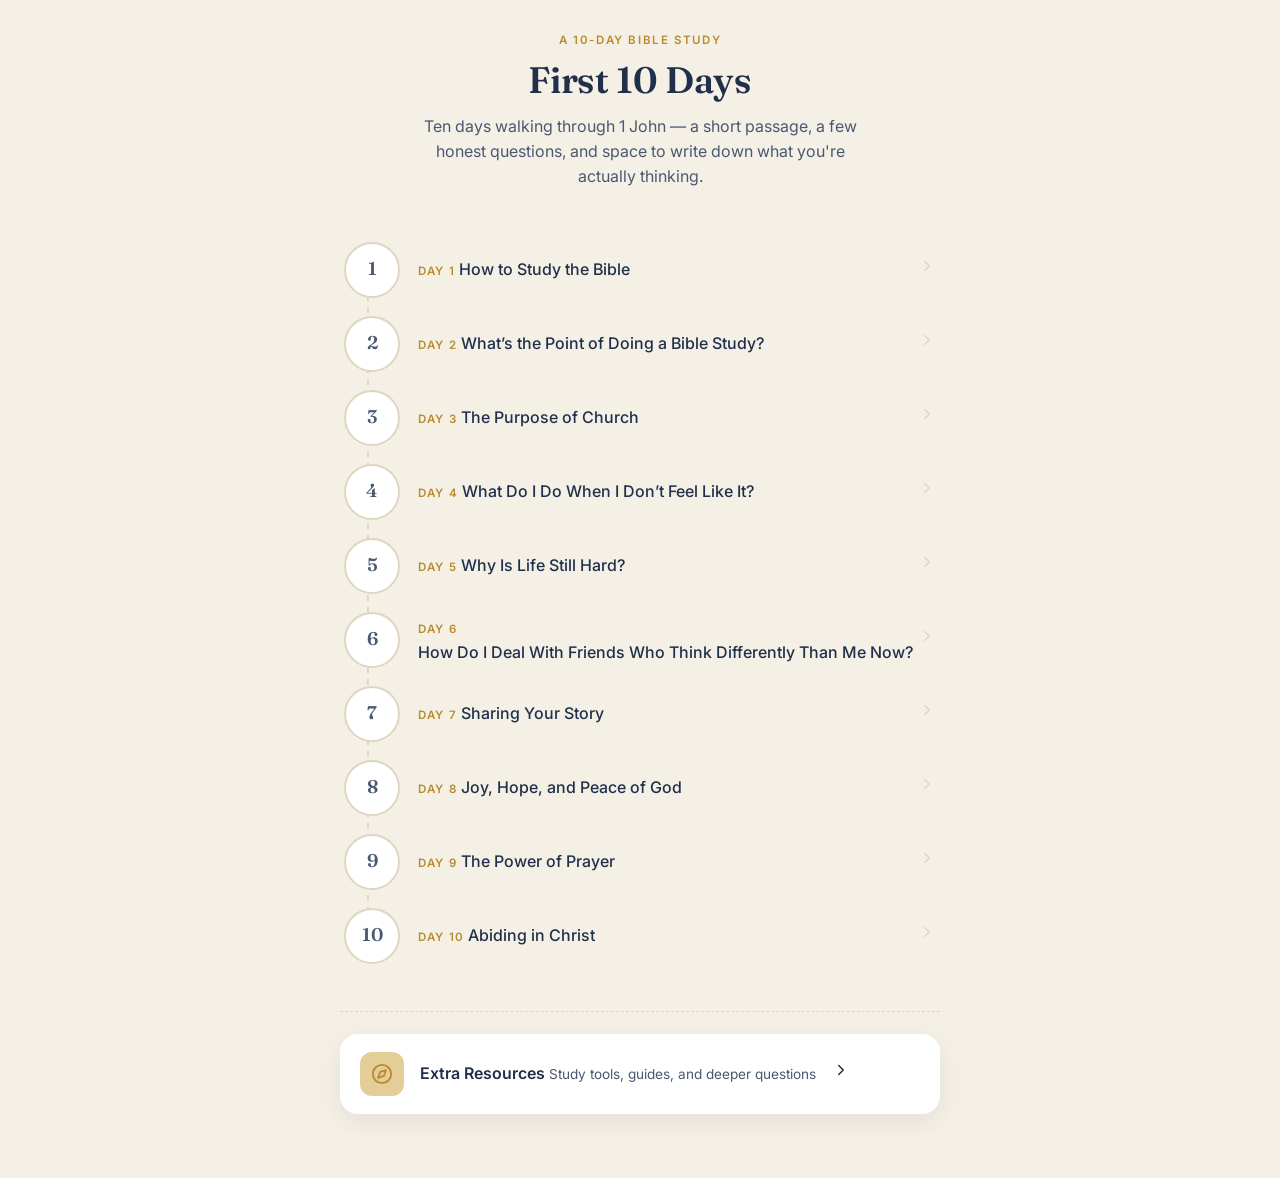
==== index.html @ aeef3f10 "Add files via upload" ====
<!DOCTYPE html>
<html lang="en">
<head>
<meta charset="UTF-8">
<meta name="viewport" content="width=device-width, initial-scale=1, viewport-fit=cover">
<title>First 10 Days &mdash; A Bible Study</title>
<meta name="description" content="A 10-day Bible study walking through 1 John.">
<meta name="theme-color" content="#21304A">

<link rel="manifest" href="manifest.json">
<link rel="icon" href="icons/icon-192.png">
<link rel="apple-touch-icon" href="icons/icon-192.png">
<meta name="apple-mobile-web-app-capable" content="yes">
<meta name="apple-mobile-web-app-status-bar-style" content="black-translucent">
<meta name="apple-mobile-web-app-title" content="First 10 Days">

<link rel="preconnect" href="https://fonts.googleapis.com">
<link rel="preconnect" href="https://fonts.gstatic.com" crossorigin>
<link href="https://fonts.googleapis.com/css2?family=Fraunces:opsz,wght@9..144,500;9..144,600;9..144,700&family=Inter:wght@400;500;600;700&display=swap" rel="stylesheet">

<link rel="stylesheet" href="style.css">
</head>
<body>
<div id="app"></div>

<script src="data.js"></script>
<script src="tracking-config.js"></script>
<script src="app.js"></script>
</body>
</html>
---- style.css ----
/* ==========================================================
   FIRST 10 DAYS — Stylesheet

   Design tokens
   - Parchment  #F5F0E6  page background
   - Ink        #21304A  primary text / dark elements
   - Brass      #B98B2E  accent, progress, active states
   - Sage       #6B8F71  completed state, secondary accent
   - Paper      #FFFFFF  card surfaces
   ========================================================== */

:root {
  --parchment: #F5F0E6;
  --ink: #21304A;
  --ink-soft: #4A5872;
  --brass: #B98B2E;
  --brass-soft: #E4CD97;
  --sage: #6B8F71;
  --paper: #FFFFFF;
  --line: #DFD6C2;
  --shadow: 0 8px 24px rgba(33, 48, 74, 0.08);
  --radius: 18px;
  --max-width: 640px;
}

* { box-sizing: border-box; }

html, body {
  margin: 0;
  padding: 0;
}

body {
  background: var(--parchment);
  color: var(--ink);
  font-family: 'Inter', -apple-system, BlinkMacSystemFont, sans-serif;
  line-height: 1.55;
  -webkit-font-smoothing: antialiased;
  min-height: 100vh;
}

h1, h2, h3, .display {
  font-family: 'Fraunces', Georgia, serif;
  font-weight: 600;
  letter-spacing: -0.01em;
  color: var(--ink);
  margin: 0 0 0.4em;
}

a { color: var(--ink); }

#app {
  max-width: var(--max-width);
  margin: 0 auto;
  padding: 24px 20px 64px;
  min-height: 100vh;
}

/* ---------- Top bar ---------- */

.topbar {
  display: flex;
  align-items: center;
  gap: 12px;
  margin-bottom: 28px;
  min-height: 36px;
}

.back-link {
  display: inline-flex;
  align-items: center;
  gap: 6px;
  text-decoration: none;
  color: var(--ink-soft);
  font-size: 0.9rem;
  font-weight: 500;
  padding: 6px 10px 6px 4px;
  border-radius: 10px;
}

.back-link:hover { background: rgba(33, 48, 74, 0.06); }

/* ---------- Home hero ---------- */

.hero {
  text-align: center;
  padding: 8px 0 36px;
}

.hero .eyebrow {
  text-transform: uppercase;
  letter-spacing: 0.14em;
  font-size: 0.72rem;
  font-weight: 600;
  color: var(--brass);
  margin-bottom: 10px;
}

.hero h1 {
  font-size: 2.3rem;
  line-height: 1.08;
}

.hero p {
  color: var(--ink-soft);
  font-size: 1rem;
  max-width: 46ch;
  margin: 10px auto 0;
}

/* ---------- The trail ---------- */

.trail {
  position: relative;
  padding: 8px 0 8px 0;
}

.trail::before {
  content: "";
  position: absolute;
  left: 27px;
  top: 34px;
  bottom: 34px;
  width: 2px;
  background: repeating-linear-gradient(
    to bottom,
    var(--line) 0,
    var(--line) 6px,
    transparent 6px,
    transparent 12px
  );
}

.trail-node {
  position: relative;
  display: flex;
  align-items: center;
  gap: 18px;
  padding: 9px 4px;
  text-decoration: none;
  color: inherit;
  cursor: pointer;
  background: none;
  border: none;
  width: 100%;
  text-align: left;
  font: inherit;
}

.trail-node .stone {
  position: relative;
  flex: 0 0 auto;
  width: 56px;
  height: 56px;
  border-radius: 50%;
  background: var(--paper);
  border: 2px solid var(--line);
  display: flex;
  align-items: center;
  justify-content: center;
  font-family: 'Fraunces', serif;
  font-weight: 600;
  font-size: 1.15rem;
  color: var(--ink-soft);
  transition: border-color 0.2s ease, background 0.2s ease, color 0.2s ease, transform 0.15s ease;
  z-index: 1;
}

.trail-node:active .stone { transform: scale(0.94); }

.trail-node.complete .stone {
  background: var(--sage);
  border-color: var(--sage);
  color: #fff;
}

.trail-node .stone .check {
  display: none;
}

.trail-node.complete .stone .num { display: none; }
.trail-node.complete .stone .check { display: block; }

.trail-node .info {
  flex: 1 1 auto;
  min-width: 0;
}

.trail-node .day-label {
  font-size: 0.72rem;
  text-transform: uppercase;
  letter-spacing: 0.1em;
  font-weight: 600;
  color: var(--brass);
  margin-bottom: 2px;
}

.trail-node .day-topic {
  font-size: 1rem;
  font-weight: 500;
  color: var(--ink);
  overflow: hidden;
  text-overflow: ellipsis;
  white-space: nowrap;
}

.trail-node .chevron {
  flex: 0 0 auto;
  color: var(--line);
}

/* Extra resources signpost */

.signpost {
  margin-top: 30px;
  padding-top: 22px;
  border-top: 1px dashed var(--line);
}

.signpost-card {
  display: flex;
  align-items: center;
  gap: 16px;
  background: var(--paper);
  border-radius: var(--radius);
  box-shadow: var(--shadow);
  padding: 18px 20px;
  text-decoration: none;
  color: inherit;
}

.signpost-card .icon {
  flex: 0 0 auto;
  width: 44px;
  height: 44px;
  border-radius: 12px;
  background: var(--brass-soft);
  color: var(--brass);
  display: flex;
  align-items: center;
  justify-content: center;
}

.signpost-card .title {
  font-weight: 600;
  font-size: 1rem;
}

.signpost-card .sub {
  color: var(--ink-soft);
  font-size: 0.85rem;
  margin-top: 1px;
}

/* ---------- Day page ---------- */

.day-header {
  margin-bottom: 22px;
}

.day-eyebrow {
  text-transform: uppercase;
  letter-spacing: 0.12em;
  font-size: 0.72rem;
  font-weight: 600;
  color: var(--brass);
  margin-bottom: 8px;
}

.day-header h1 {
  font-size: 1.9rem;
  margin-bottom: 8px;
}

.passage-pill {
  display: inline-flex;
  align-items: center;
  gap: 6px;
  background: var(--paper);
  border: 1px solid var(--line);
  border-radius: 100px;
  padding: 6px 14px;
  font-size: 0.85rem;
  font-weight: 500;
  color: var(--ink-soft);
}

.speaker-note {
  margin-top: 10px;
  font-size: 0.85rem;
  color: var(--ink-soft);
}

/* Video */

.video-wrap {
  margin: 20px 0;
  max-width: 300px;
}

.video-frame {
  position: relative;
  width: 100%;
  aspect-ratio: 9 / 16;
  border-radius: var(--radius);
  overflow: hidden;
  background: var(--ink);
  box-shadow: var(--shadow);
}

.video-frame iframe {
  position: absolute;
  inset: 0;
  width: 100%;
  height: 100%;
  border: 0;
}

.video-placeholder {
  position: absolute;
  inset: 0;
  display: flex;
  flex-direction: column;
  align-items: center;
  justify-content: center;
  gap: 10px;
  color: rgba(255,255,255,0.65);
  font-size: 0.8rem;
  text-align: center;
  padding: 20px;
}

.video-placeholder svg { opacity: 0.7; }

/* Content sections */

.section {
  margin: 28px 0;
}

.section h2 {
  font-size: 1.05rem;
  display: flex;
  align-items: baseline;
  gap: 8px;
}

.section h2 .num {
  font-family: 'Inter', sans-serif;
  font-weight: 700;
  font-size: 0.75rem;
  color: var(--brass);
}

.prose {
  color: var(--ink);
  font-size: 0.98rem;
}

.prose p { margin: 0 0 0.8em; }

/* Reflection boxes */

.reflection {
  background: var(--paper);
  border-radius: var(--radius);
  box-shadow: var(--shadow);
  padding: 18px 18px 14px;
  margin-bottom: 14px;
}

.reflection label {
  display: block;
  font-weight: 600;
  font-size: 0.95rem;
  margin-bottom: 6px;
}

.reflection .prompt {
  color: var(--ink-soft);
  font-size: 0.87rem;
  margin-bottom: 10px;
}

.reflection textarea {
  width: 100%;
  min-height: 84px;
  resize: vertical;
  border: 1px solid var(--line);
  border-radius: 10px;
  padding: 10px 12px;
  font-family: 'Inter', sans-serif;
  font-size: 0.95rem;
  color: var(--ink);
  background: #FCFAF5;
  transition: border-color 0.15s ease;
}

.reflection textarea:focus {
  outline: none;
  border-color: var(--brass);
}

.save-status {
  font-size: 0.75rem;
  color: var(--sage);
  height: 16px;
  margin-top: 6px;
  opacity: 0;
  transition: opacity 0.3s ease;
}

.save-status.show { opacity: 1; }

/* Mark complete button */

.complete-toggle {
  display: flex;
  align-items: center;
  justify-content: center;
  gap: 8px;
  width: 100%;
  margin-top: 28px;
  padding: 14px;
  border-radius: 100px;
  border: 1.5px solid var(--sage);
  background: transparent;
  color: var(--sage);
  font-family: 'Inter', sans-serif;
  font-weight: 600;
  font-size: 0.95rem;
  cursor: pointer;
  transition: background 0.15s ease, color 0.15s ease;
}

.complete-toggle.is-complete {
  background: var(--sage);
  color: #fff;
}

/* Resource list / page */

.resource-item {
  display: flex;
  align-items: center;
  gap: 14px;
  background: var(--paper);
  border-radius: var(--radius);
  box-shadow: var(--shadow);
  padding: 16px 18px;
  margin-bottom: 12px;
  text-decoration: none;
  color: inherit;
}

.resource-item .title {
  font-weight: 500;
  font-size: 0.97rem;
}

.resource-item .chevron { margin-left: auto; color: var(--line); }

.pdf-link {
  display: inline-flex;
  align-items: center;
  gap: 8px;
  background: var(--ink);
  color: #fff !important;
  text-decoration: none;
  padding: 12px 18px;
  border-radius: 100px;
  font-weight: 600;
  font-size: 0.9rem;
  margin-top: 10px;
}

/* Install prompt */

.install-banner {
  display: none;
  align-items: center;
  gap: 12px;
  background: var(--ink);
  color: #fff;
  border-radius: var(--radius);
  padding: 14px 16px;
  margin-bottom: 22px;
  font-size: 0.87rem;
}

.install-banner.show { display: flex; }

.install-banner button {
  margin-left: auto;
  background: var(--brass);
  color: var(--ink);
  border: none;
  border-radius: 100px;
  padding: 8px 14px;
  font-weight: 700;
  font-size: 0.82rem;
  cursor: pointer;
  flex: 0 0 auto;
}

.install-dismiss {
  background: none !important;
  color: rgba(255,255,255,0.6) !important;
  font-weight: 400 !important;
  padding: 8px 4px !important;
}

/* Footer nav between days */

.day-nav {
  display: flex;
  justify-content: space-between;
  gap: 12px;
  margin-top: 32px;
  padding-top: 20px;
  border-top: 1px dashed var(--line);
}

.day-nav a {
  text-decoration: none;
  font-size: 0.88rem;
  font-weight: 600;
  color: var(--ink-soft);
}

.day-nav a:hover { color: var(--ink); }

/* Name prompt modal */

.modal-overlay {
  position: fixed;
  inset: 0;
  background: rgba(33, 48, 74, 0.55);
  display: flex;
  align-items: center;
  justify-content: center;
  padding: 20px;
  z-index: 100;
}

.modal-card {
  background: var(--paper);
  border-radius: var(--radius);
  padding: 26px 22px;
  max-width: 380px;
  width: 100%;
  box-shadow: 0 20px 60px rgba(0,0,0,0.25);
}

.modal-card h2 {
  font-size: 1.3rem;
  margin-bottom: 8px;
}

.modal-card .prose {
  font-size: 0.88rem;
  color: var(--ink-soft);
  margin-bottom: 16px;
}

.modal-card input {
  width: 100%;
  padding: 12px 14px;
  border: 1px solid var(--line);
  border-radius: 10px;
  font-family: 'Inter', sans-serif;
  font-size: 1rem;
  margin-bottom: 14px;
  background: #FCFAF5;
  color: var(--ink);
}

.modal-card input:focus {
  outline: none;
  border-color: var(--brass);
}

.modal-card .complete-toggle {
  margin-top: 0;
}

.change-name {
  display: block;
  margin: 18px auto 0;
  background: none;
  border: none;
  color: var(--ink-soft);
  font-size: 0.82rem;
  text-decoration: underline;
  cursor: pointer;
  font-family: 'Inter', sans-serif;
}

/* Reduced motion */

@media (prefers-reduced-motion: reduce) {
  * { transition: none !important; }
}

/* Small screens */

@media (max-width: 380px) {
  .hero h1 { font-size: 1.9rem; }
}
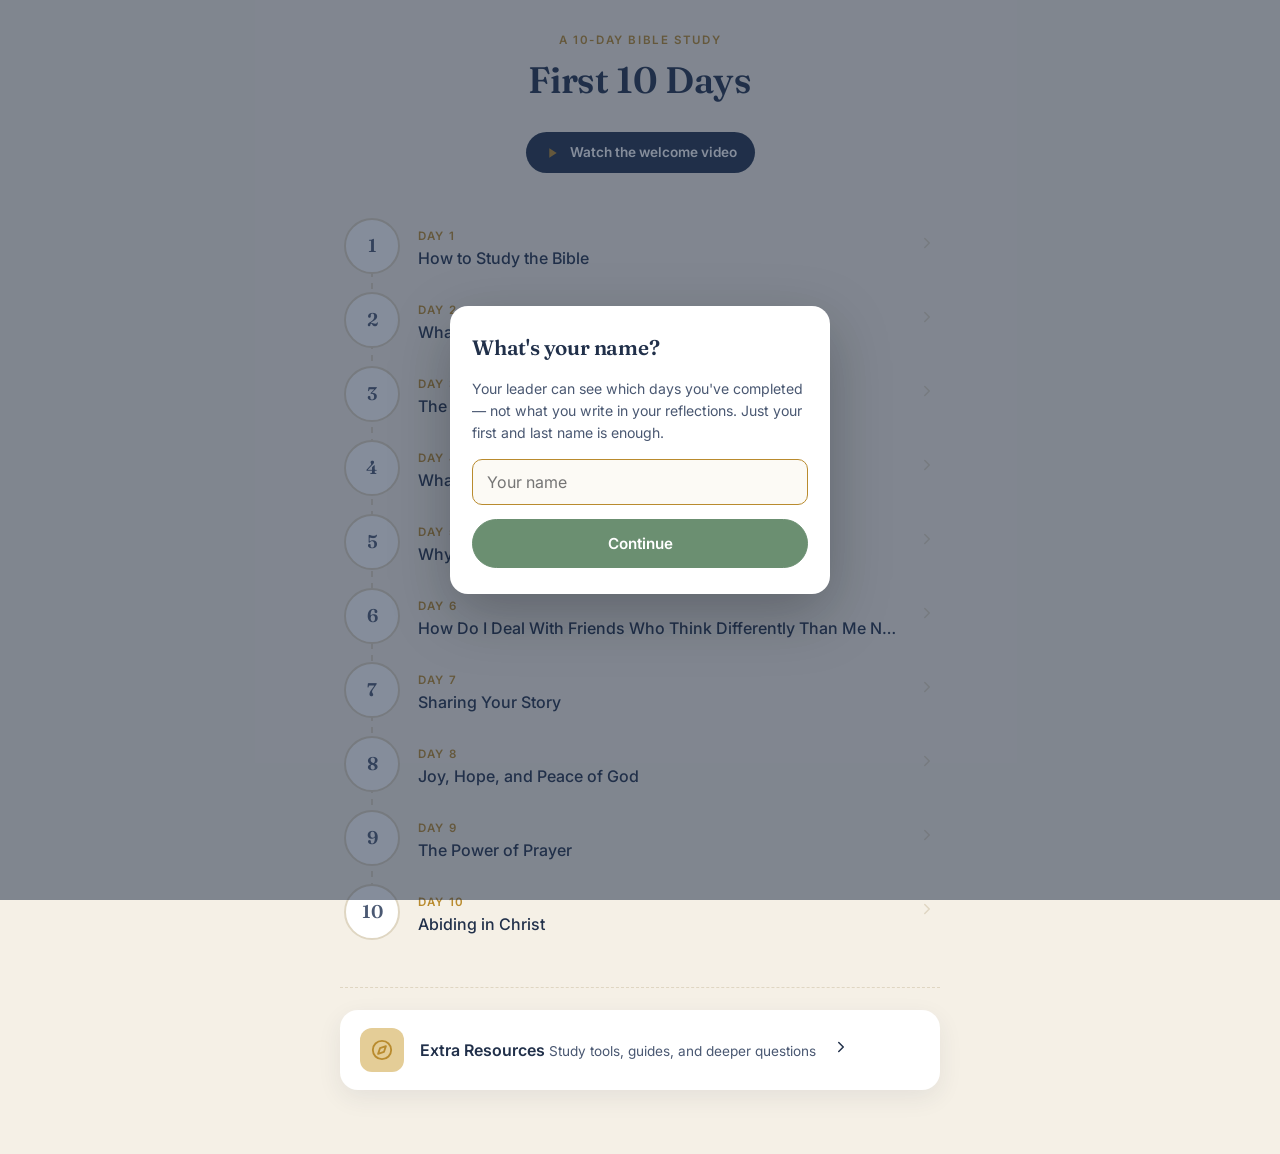
==== commit 1d209a6d: "Add the study formatter for plain-text day scripts format.js turns the marks the pastor writes in da" ====
--- a/index.html
+++ b/index.html
@@ -25,6 +25,7 @@
 
 <script src="data.js"></script>
 <script src="tracking-config.js"></script>
+<script src="format.js"></script>
 <script src="app.js"></script>
 </body>
 </html>
--- a/style.css
+++ b/style.css
@@ -6,6 +6,7 @@
    - Ink        #21304A  primary text / dark elements
    - Brass      #B98B2E  accent, progress, active states
    - Sage       #6B8F71  completed state, secondary accent
+   - Alert      #A6412F  form errors (wrong password)
    - Paper      #FFFFFF  card surfaces
    ========================================================== */
 
@@ -16,6 +17,7 @@
   --brass: #B98B2E;
   --brass-soft: #E4CD97;
   --sage: #6B8F71;
+  --alert: #A6412F;
   --paper: #FFFFFF;
   --line: #DFD6C2;
   --shadow: 0 8px 24px rgba(33, 48, 74, 0.08);
@@ -28,6 +30,7 @@
 html, body {
   margin: 0;
   padding: 0;
+  overflow-x: hidden;
 }
 
 body {
@@ -84,7 +87,7 @@
 
 .hero {
   text-align: center;
-  padding: 8px 0 36px;
+  padding: 8px 0 18px;
 }
 
 .hero .eyebrow {
@@ -101,13 +104,6 @@
   line-height: 1.08;
 }
 
-.hero p {
-  color: var(--ink-soft);
-  font-size: 1rem;
-  max-width: 46ch;
-  margin: 10px auto 0;
-}
-
 /* ---------- The trail ---------- */
 
 .trail {
@@ -118,7 +114,7 @@
 .trail::before {
   content: "";
   position: absolute;
-  left: 27px;
+  left: 31px;
   top: 34px;
   bottom: 34px;
   width: 2px;
@@ -176,6 +172,7 @@
 
 .trail-node .stone .check {
   display: none;
+  line-height: 0;
 }
 
 .trail-node.complete .stone .num { display: none; }
@@ -196,6 +193,7 @@
 }
 
 .trail-node .day-topic {
+  display: block;
   font-size: 1rem;
   font-weight: 500;
   color: var(--ink);
@@ -510,6 +508,34 @@
   padding: 8px 4px !important;
 }
 
+/* Welcome video banner */
+
+.welcome-video-banner {
+  display: flex;
+  justify-content: center;
+  margin: 0 0 28px;
+}
+
+.welcome-video-pill {
+  display: inline-flex;
+  align-items: center;
+  gap: 10px;
+  background: var(--ink);
+  color: #fff;
+  border: none;
+  border-radius: 100px;
+  padding: 10px 18px;
+  font: inherit;
+  font-size: 0.85rem;
+  font-weight: 600;
+  cursor: pointer;
+}
+
+.welcome-video-pill .icon {
+  display: flex;
+  color: var(--brass);
+}
+
 /* Footer nav between days */
 
 .day-nav {
@@ -584,6 +610,44 @@
   margin-top: 0;
 }
 
+.modal-card.video-modal {
+  background: none;
+  box-shadow: none;
+  padding: 0;
+  max-width: 340px;
+  position: relative;
+}
+
+.modal-card.video-modal .video-frame {
+  box-shadow: 0 20px 60px rgba(0,0,0,0.35);
+}
+
+.modal-close {
+  position: absolute;
+  top: -14px;
+  right: -14px;
+  width: 34px;
+  height: 34px;
+  border-radius: 50%;
+  border: none;
+  background: var(--ink);
+  color: #fff;
+  cursor: pointer;
+  z-index: 2;
+  display: flex;
+  align-items: center;
+  justify-content: center;
+  box-shadow: 0 4px 14px rgba(0,0,0,0.3);
+}
+
+.modal-error {
+  margin: -6px 0 12px;
+  font-size: 0.83rem;
+  color: var(--alert);
+}
+
+.modal-error.hidden { display: none; }
+
 .change-name {
   display: block;
   margin: 18px auto 0;
@@ -596,6 +660,226 @@
   font-family: 'Inter', sans-serif;
 }
 
+.install-fallback {
+  margin-top: 12px;
+  font-size: 0.85rem;
+}
+
+.install-fallback.hidden {
+  display: none;
+}
+
+/* ---------- Leader dashboard: student progress ---------- */
+
+.progress-search {
+  display: flex;
+  align-items: center;
+  gap: 9px;
+  background: var(--paper);
+  border: 1px solid var(--line);
+  border-radius: 100px;
+  padding: 0 16px;
+  margin-bottom: 16px;
+  transition: border-color 0.15s ease;
+}
+
+.progress-search:focus-within { border-color: var(--brass); }
+
+.progress-search .icon {
+  display: flex;
+  flex: 0 0 auto;
+  color: var(--ink-soft);
+}
+
+.progress-search input {
+  flex: 1 1 auto;
+  min-width: 0;
+  border: none;
+  background: none;
+  padding: 11px 0;
+  font-family: 'Inter', sans-serif;
+  font-size: 0.95rem;
+  color: var(--ink);
+}
+
+.progress-search input:focus { outline: none; }
+
+.progress-card {
+  display: block;
+  background: var(--paper);
+  border-radius: var(--radius);
+  box-shadow: var(--shadow);
+  padding: 13px 16px;
+  margin-bottom: 10px;
+  text-decoration: none;
+  color: inherit;
+}
+
+.progress-card:active { transform: scale(0.995); }
+
+.progress-card-top {
+  display: flex;
+  align-items: baseline;
+  justify-content: space-between;
+  gap: 10px;
+  margin-bottom: 9px;
+}
+
+.progress-card .name {
+  font-weight: 600;
+  font-size: 0.97rem;
+  color: var(--ink);
+  overflow: hidden;
+  text-overflow: ellipsis;
+  white-space: nowrap;
+}
+
+.progress-card .when {
+  flex: 0 0 auto;
+  font-size: 0.78rem;
+  color: var(--ink-soft);
+}
+
+.progress-dots {
+  display: flex;
+  align-items: center;
+  gap: 5px;
+}
+
+.progress-dots .dot {
+  flex: 0 0 auto;
+  width: 11px;
+  height: 11px;
+  border-radius: 50%;
+  border: 1.5px solid var(--line);
+}
+
+.progress-dots .dot.done {
+  background: var(--sage);
+  border-color: var(--sage);
+}
+
+.progress-dots .count {
+  margin-left: auto;
+  padding-left: 8px;
+  font-size: 0.78rem;
+  font-weight: 500;
+  color: var(--ink-soft);
+}
+
+/* One student's ten days */
+
+.progress-sub {
+  margin: -4px 0 16px;
+  font-size: 0.85rem;
+  color: var(--ink-soft);
+}
+
+.progress-days {
+  background: var(--paper);
+  border-radius: var(--radius);
+  box-shadow: var(--shadow);
+  padding: 4px 16px;
+}
+
+.progress-day {
+  display: flex;
+  align-items: center;
+  gap: 12px;
+  padding: 11px 0;
+  border-bottom: 1px solid var(--parchment);
+}
+
+.progress-day:last-child { border-bottom: none; }
+
+.progress-day .num {
+  flex: 0 0 auto;
+  width: 26px;
+  height: 26px;
+  border-radius: 50%;
+  border: 1.5px solid var(--line);
+  display: flex;
+  align-items: center;
+  justify-content: center;
+  font-family: 'Fraunces', serif;
+  font-weight: 600;
+  font-size: 0.78rem;
+  color: var(--ink-soft);
+}
+
+.progress-day.done .num {
+  background: var(--sage);
+  border-color: var(--sage);
+  color: #fff;
+}
+
+.progress-day .label {
+  font-size: 0.92rem;
+  color: var(--ink-soft);
+}
+
+.progress-day.done .label {
+  color: var(--ink);
+  font-weight: 500;
+}
+
+.progress-day .when {
+  margin-left: auto;
+  font-size: 0.8rem;
+  color: var(--ink-soft);
+}
+
+.progress-day:not(.done) .when { color: #B4B2A9; }
+
+/* Shared bits: load more, notes, empty + error states */
+
+.load-more {
+  display: block;
+  width: 100%;
+  margin-top: 4px;
+  padding: 12px;
+  border: 1px solid var(--line);
+  border-radius: 100px;
+  background: var(--paper);
+  color: var(--ink);
+  font-family: 'Inter', sans-serif;
+  font-weight: 600;
+  font-size: 0.88rem;
+  cursor: pointer;
+  transition: border-color 0.15s ease;
+}
+
+.load-more:hover { border-color: var(--brass); }
+
+.progress-note {
+  margin: 12px 0 0;
+  text-align: center;
+  font-size: 0.78rem;
+  color: var(--ink-soft);
+}
+
+.progress-empty {
+  background: var(--paper);
+  border-radius: var(--radius);
+  box-shadow: var(--shadow);
+  padding: 24px 20px;
+  text-align: center;
+}
+
+.progress-empty .prose {
+  font-size: 0.9rem;
+  color: var(--ink-soft);
+}
+
+.progress-empty .complete-toggle { margin-top: 16px; }
+
+.progress-sheet-link {
+  display: inline-block;
+  margin-top: 14px;
+  font-size: 0.83rem;
+  color: var(--ink-soft);
+}
+
 /* Reduced motion */
 
 @media (prefers-reduced-motion: reduce) {
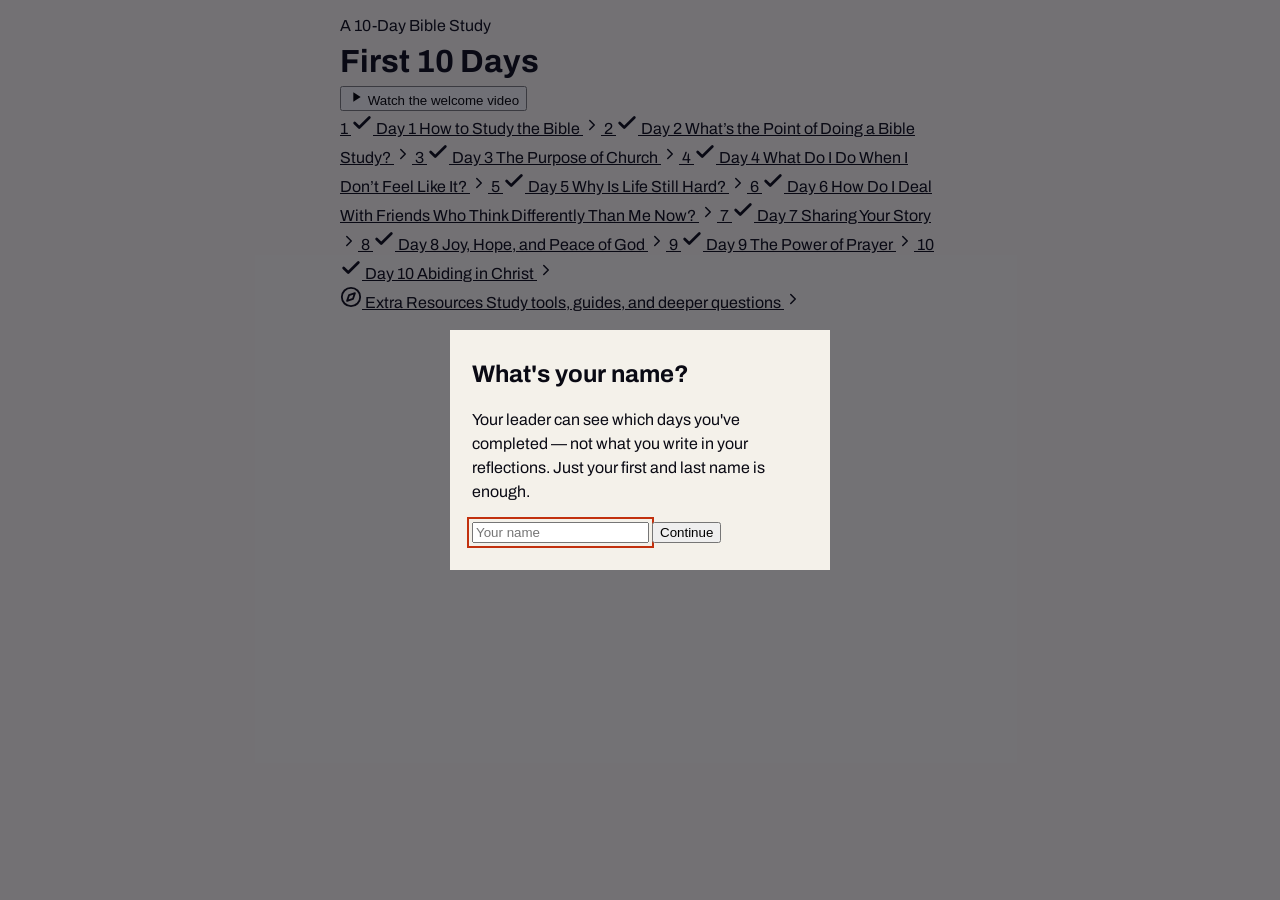
==== commit ca9d8c17: "Lay the Poster foundation: tokens, Archivo, and the word-row styles style.css is replaced with the P" ====
--- a/index.html
+++ b/index.html
@@ -5,18 +5,18 @@
 <meta name="viewport" content="width=device-width, initial-scale=1, viewport-fit=cover">
 <title>First 10 Days &mdash; A Bible Study</title>
 <meta name="description" content="A 10-day Bible study walking through 1 John.">
-<meta name="theme-color" content="#21304A">
+<meta name="theme-color" content="#F4F1EA">
 
 <link rel="manifest" href="manifest.json">
 <link rel="icon" href="icons/icon-192.png">
 <link rel="apple-touch-icon" href="icons/icon-192.png">
 <meta name="apple-mobile-web-app-capable" content="yes">
-<meta name="apple-mobile-web-app-status-bar-style" content="black-translucent">
+<meta name="apple-mobile-web-app-status-bar-style" content="default">
 <meta name="apple-mobile-web-app-title" content="First 10 Days">
 
 <link rel="preconnect" href="https://fonts.googleapis.com">
 <link rel="preconnect" href="https://fonts.gstatic.com" crossorigin>
-<link href="https://fonts.googleapis.com/css2?family=Fraunces:opsz,wght@9..144,500;9..144,600;9..144,700&family=Inter:wght@400;500;600;700&display=swap" rel="stylesheet">
+<link href="https://fonts.googleapis.com/css2?family=Archivo:wdth,wght@62..125,100..900&display=swap" rel="stylesheet">
 
 <link rel="stylesheet" href="style.css">
 </head>
@@ -26,6 +26,7 @@
 <script src="data.js"></script>
 <script src="tracking-config.js"></script>
 <script src="format.js"></script>
+<script src="motion.js"></script>
 <script src="app.js"></script>
 </body>
 </html>
--- a/style.css
+++ b/style.css
@@ -1,28 +1,39 @@
 /* ==========================================================
-   FIRST 10 DAYS — Stylesheet
+   FIRST 10 DAYS — Stylesheet ("Poster")
 
    Design tokens
-   - Parchment  #F5F0E6  page background
-   - Ink        #21304A  primary text / dark elements
-   - Brass      #B98B2E  accent, progress, active states
-   - Sage       #6B8F71  completed state, secondary accent
-   - Alert      #A6412F  form errors (wrong password)
-   - Paper      #FFFFFF  card surfaces
+   - Paper          #F4F1EA  page background
+   - Paper raised   #FBF9F4  answer boxes and inputs
+   - Ink            #0A0A14  text, rules, primary buttons
+   - Vermilion      #FF4A1C  the one accent — shapes, fills, giant
+                             words, bullets. Display size only: it's
+                             about 3:1 on paper, too light for small text.
+   - Vermilion text #C2310E  small vermilion text and links (≈5:1)
+   Text on a vermilion fill is always ink.
+
+   Type: Archivo at three widths — 62% for the giant words and day
+   numbers, 75% for titles and headings, 100% for everything you read.
+
+   Motion: the moving parts read CSS variables that motion.js writes
+   (--p, --k, --v, --va) and only ever touch transform and opacity.
    ========================================================== */
 
 :root {
-  --parchment: #F5F0E6;
-  --ink: #21304A;
-  --ink-soft: #4A5872;
-  --brass: #B98B2E;
-  --brass-soft: #E4CD97;
-  --sage: #6B8F71;
-  --alert: #A6412F;
-  --paper: #FFFFFF;
-  --line: #DFD6C2;
-  --shadow: 0 8px 24px rgba(33, 48, 74, 0.08);
-  --radius: 18px;
+  --paper: #F4F1EA;
+  --paper-raised: #FBF9F4;
+  --ink: #0A0A14;
+  --ink-60: rgba(10, 10, 20, 0.6);
+  --ink-30: rgba(10, 10, 20, 0.3);
+  --rule: rgba(10, 10, 20, 0.2);
+  --vermilion: #FF4A1C;
+  --vermilion-text: #C2310E;
+
+  --font: 'Archivo', system-ui, sans-serif;
+  --gutter: 20px;
   --max-width: 640px;
+
+  --ease-out: cubic-bezier(.2, .8, .2, 1);
+  --ease-inout: cubic-bezier(.7, 0, .2, 1);
 }
 
 * { box-sizing: border-box; }
@@ -33,861 +44,213 @@
   overflow-x: hidden;
 }
 
+html { -webkit-text-size-adjust: 100%; }
+
 body {
-  background: var(--parchment);
+  min-height: 100vh;
+  min-height: 100dvh;
+  background: var(--paper);
   color: var(--ink);
-  font-family: 'Inter', -apple-system, BlinkMacSystemFont, sans-serif;
-  line-height: 1.55;
+  font-family: var(--font);
+  font-size: 16px;
+  line-height: 1.5;
   -webkit-font-smoothing: antialiased;
-  min-height: 100vh;
-}
-
-h1, h2, h3, .display {
-  font-family: 'Fraunces', Georgia, serif;
-  font-weight: 600;
-  letter-spacing: -0.01em;
+}
+
+h1, h2, h3 {
+  margin: 0;
+  font-family: inherit;
   color: var(--ink);
-  margin: 0 0 0.4em;
-}
-
-a { color: var(--ink); }
+}
+
+a { color: inherit; }
 
 #app {
   max-width: var(--max-width);
   margin: 0 auto;
-  padding: 24px 20px 64px;
+  padding:
+    calc(14px + env(safe-area-inset-top))
+    max(var(--gutter), env(safe-area-inset-right))
+    calc(48px + env(safe-area-inset-bottom))
+    max(var(--gutter), env(safe-area-inset-left));
   min-height: 100vh;
-}
-
-/* ---------- Top bar ---------- */
-
-.topbar {
-  display: flex;
-  align-items: center;
-  gap: 12px;
-  margin-bottom: 28px;
-  min-height: 36px;
-}
-
-.back-link {
+  min-height: 100dvh;
+}
+
+:focus-visible {
+  outline: 2px solid var(--vermilion-text);
+  outline-offset: 3px;
+}
+
+:focus:not(:focus-visible) { outline: none; }
+
+/* ---------- Type ---------- */
+
+.t-giant {
+  font-stretch: 62%;
+  font-weight: 900;
+  line-height: .9;
+}
+
+.t-condensed {
+  font-stretch: 75%;
+  font-weight: 900;
+  line-height: .95;
+}
+
+.label {
+  font-weight: 700;
+  font-size: 11px;
+  letter-spacing: .14em;
+  text-transform: uppercase;
+}
+
+/* ---------- Buttons ---------- */
+
+.btn-pill {
   display: inline-flex;
-  align-items: center;
-  gap: 6px;
-  text-decoration: none;
-  color: var(--ink-soft);
-  font-size: 0.9rem;
-  font-weight: 500;
-  padding: 6px 10px 6px 4px;
-  border-radius: 10px;
-}
-
-.back-link:hover { background: rgba(33, 48, 74, 0.06); }
-
-/* ---------- Home hero ---------- */
-
-.hero {
-  text-align: center;
-  padding: 8px 0 18px;
-}
-
-.hero .eyebrow {
-  text-transform: uppercase;
-  letter-spacing: 0.14em;
-  font-size: 0.72rem;
-  font-weight: 600;
-  color: var(--brass);
-  margin-bottom: 10px;
-}
-
-.hero h1 {
-  font-size: 2.3rem;
-  line-height: 1.08;
-}
-
-/* ---------- The trail ---------- */
-
-.trail {
-  position: relative;
-  padding: 8px 0 8px 0;
-}
-
-.trail::before {
-  content: "";
-  position: absolute;
-  left: 31px;
-  top: 34px;
-  bottom: 34px;
-  width: 2px;
-  background: repeating-linear-gradient(
-    to bottom,
-    var(--line) 0,
-    var(--line) 6px,
-    transparent 6px,
-    transparent 12px
-  );
-}
-
-.trail-node {
-  position: relative;
-  display: flex;
-  align-items: center;
-  gap: 18px;
-  padding: 9px 4px;
-  text-decoration: none;
-  color: inherit;
-  cursor: pointer;
-  background: none;
-  border: none;
-  width: 100%;
-  text-align: left;
-  font: inherit;
-}
-
-.trail-node .stone {
-  position: relative;
-  flex: 0 0 auto;
-  width: 56px;
-  height: 56px;
-  border-radius: 50%;
-  background: var(--paper);
-  border: 2px solid var(--line);
-  display: flex;
-  align-items: center;
-  justify-content: center;
-  font-family: 'Fraunces', serif;
-  font-weight: 600;
-  font-size: 1.15rem;
-  color: var(--ink-soft);
-  transition: border-color 0.2s ease, background 0.2s ease, color 0.2s ease, transform 0.15s ease;
-  z-index: 1;
-}
-
-.trail-node:active .stone { transform: scale(0.94); }
-
-.trail-node.complete .stone {
-  background: var(--sage);
-  border-color: var(--sage);
-  color: #fff;
-}
-
-.trail-node .stone .check {
-  display: none;
-  line-height: 0;
-}
-
-.trail-node.complete .stone .num { display: none; }
-.trail-node.complete .stone .check { display: block; }
-
-.trail-node .info {
-  flex: 1 1 auto;
-  min-width: 0;
-}
-
-.trail-node .day-label {
-  font-size: 0.72rem;
-  text-transform: uppercase;
-  letter-spacing: 0.1em;
-  font-weight: 600;
-  color: var(--brass);
-  margin-bottom: 2px;
-}
-
-.trail-node .day-topic {
-  display: block;
-  font-size: 1rem;
-  font-weight: 500;
-  color: var(--ink);
-  overflow: hidden;
-  text-overflow: ellipsis;
-  white-space: nowrap;
-}
-
-.trail-node .chevron {
-  flex: 0 0 auto;
-  color: var(--line);
-}
-
-/* Extra resources signpost */
-
-.signpost {
-  margin-top: 30px;
-  padding-top: 22px;
-  border-top: 1px dashed var(--line);
-}
-
-.signpost-card {
-  display: flex;
-  align-items: center;
-  gap: 16px;
-  background: var(--paper);
-  border-radius: var(--radius);
-  box-shadow: var(--shadow);
-  padding: 18px 20px;
-  text-decoration: none;
-  color: inherit;
-}
-
-.signpost-card .icon {
-  flex: 0 0 auto;
-  width: 44px;
-  height: 44px;
-  border-radius: 12px;
-  background: var(--brass-soft);
-  color: var(--brass);
-  display: flex;
-  align-items: center;
-  justify-content: center;
-}
-
-.signpost-card .title {
-  font-weight: 600;
-  font-size: 1rem;
-}
-
-.signpost-card .sub {
-  color: var(--ink-soft);
-  font-size: 0.85rem;
-  margin-top: 1px;
-}
-
-/* ---------- Day page ---------- */
-
-.day-header {
-  margin-bottom: 22px;
-}
-
-.day-eyebrow {
-  text-transform: uppercase;
-  letter-spacing: 0.12em;
-  font-size: 0.72rem;
-  font-weight: 600;
-  color: var(--brass);
-  margin-bottom: 8px;
-}
-
-.day-header h1 {
-  font-size: 1.9rem;
-  margin-bottom: 8px;
-}
-
-.passage-pill {
-  display: inline-flex;
-  align-items: center;
-  gap: 6px;
-  background: var(--paper);
-  border: 1px solid var(--line);
-  border-radius: 100px;
-  padding: 6px 14px;
-  font-size: 0.85rem;
-  font-weight: 500;
-  color: var(--ink-soft);
-}
-
-.speaker-note {
-  margin-top: 10px;
-  font-size: 0.85rem;
-  color: var(--ink-soft);
-}
-
-/* Video */
-
-.video-wrap {
-  margin: 20px 0;
-  max-width: 300px;
-}
-
-.video-frame {
-  position: relative;
-  width: 100%;
-  aspect-ratio: 9 / 16;
-  border-radius: var(--radius);
-  overflow: hidden;
-  background: var(--ink);
-  box-shadow: var(--shadow);
-}
-
-.video-frame iframe {
-  position: absolute;
-  inset: 0;
-  width: 100%;
-  height: 100%;
-  border: 0;
-}
-
-.video-placeholder {
-  position: absolute;
-  inset: 0;
-  display: flex;
-  flex-direction: column;
-  align-items: center;
-  justify-content: center;
-  gap: 10px;
-  color: rgba(255,255,255,0.65);
-  font-size: 0.8rem;
-  text-align: center;
-  padding: 20px;
-}
-
-.video-placeholder svg { opacity: 0.7; }
-
-/* Content sections */
-
-.section {
-  margin: 28px 0;
-}
-
-.section h2 {
-  font-size: 1.05rem;
-  display: flex;
-  align-items: baseline;
-  gap: 8px;
-}
-
-.section h2 .num {
-  font-family: 'Inter', sans-serif;
-  font-weight: 700;
-  font-size: 0.75rem;
-  color: var(--brass);
-}
-
-.prose {
-  color: var(--ink);
-  font-size: 0.98rem;
-}
-
-.prose p { margin: 0 0 0.8em; }
-
-/* Reflection boxes */
-
-.reflection {
-  background: var(--paper);
-  border-radius: var(--radius);
-  box-shadow: var(--shadow);
-  padding: 18px 18px 14px;
-  margin-bottom: 14px;
-}
-
-.reflection label {
-  display: block;
-  font-weight: 600;
-  font-size: 0.95rem;
-  margin-bottom: 6px;
-}
-
-.reflection .prompt {
-  color: var(--ink-soft);
-  font-size: 0.87rem;
-  margin-bottom: 10px;
-}
-
-.reflection textarea {
-  width: 100%;
-  min-height: 84px;
-  resize: vertical;
-  border: 1px solid var(--line);
-  border-radius: 10px;
-  padding: 10px 12px;
-  font-family: 'Inter', sans-serif;
-  font-size: 0.95rem;
-  color: var(--ink);
-  background: #FCFAF5;
-  transition: border-color 0.15s ease;
-}
-
-.reflection textarea:focus {
-  outline: none;
-  border-color: var(--brass);
-}
-
-.save-status {
-  font-size: 0.75rem;
-  color: var(--sage);
-  height: 16px;
-  margin-top: 6px;
-  opacity: 0;
-  transition: opacity 0.3s ease;
-}
-
-.save-status.show { opacity: 1; }
-
-/* Mark complete button */
-
-.complete-toggle {
-  display: flex;
   align-items: center;
   justify-content: center;
   gap: 8px;
-  width: 100%;
-  margin-top: 28px;
-  padding: 14px;
-  border-radius: 100px;
-  border: 1.5px solid var(--sage);
-  background: transparent;
-  color: var(--sage);
-  font-family: 'Inter', sans-serif;
-  font-weight: 600;
-  font-size: 0.95rem;
+  min-height: 44px;
+  padding: 0 18px;
+  border: none;
+  border-radius: 999px;
+  background: var(--ink);
+  color: var(--paper);
+  font-family: var(--font);
+  font-size: 15px;
+  font-weight: 700;
+  text-decoration: none;
   cursor: pointer;
-  transition: background 0.15s ease, color 0.15s ease;
-}
-
-.complete-toggle.is-complete {
-  background: var(--sage);
-  color: #fff;
-}
-
-/* Resource list / page */
-
-.resource-item {
-  display: flex;
-  align-items: center;
-  gap: 14px;
-  background: var(--paper);
-  border-radius: var(--radius);
-  box-shadow: var(--shadow);
-  padding: 16px 18px;
-  margin-bottom: 12px;
-  text-decoration: none;
-  color: inherit;
-}
-
-.resource-item .title {
-  font-weight: 500;
-  font-size: 0.97rem;
-}
-
-.resource-item .chevron { margin-left: auto; color: var(--line); }
-
-.pdf-link {
-  display: inline-flex;
-  align-items: center;
-  gap: 8px;
-  background: var(--ink);
-  color: #fff !important;
-  text-decoration: none;
-  padding: 12px 18px;
-  border-radius: 100px;
-  font-weight: 600;
-  font-size: 0.9rem;
-  margin-top: 10px;
-}
-
-/* Install prompt */
-
-.install-banner {
-  display: none;
-  align-items: center;
-  gap: 12px;
-  background: var(--ink);
-  color: #fff;
-  border-radius: var(--radius);
-  padding: 14px 16px;
-  margin-bottom: 22px;
-  font-size: 0.87rem;
-}
-
-.install-banner.show { display: flex; }
-
-.install-banner button {
-  margin-left: auto;
-  background: var(--brass);
+}
+
+.btn-pill--accent {
+  background: var(--vermilion);
   color: var(--ink);
-  border: none;
-  border-radius: 100px;
-  padding: 8px 14px;
-  font-weight: 700;
-  font-size: 0.82rem;
-  cursor: pointer;
-  flex: 0 0 auto;
-}
-
-.install-dismiss {
-  background: none !important;
-  color: rgba(255,255,255,0.6) !important;
-  font-weight: 400 !important;
-  padding: 8px 4px !important;
-}
-
-/* Welcome video banner */
-
-.welcome-video-banner {
-  display: flex;
-  justify-content: center;
-  margin: 0 0 28px;
-}
-
-.welcome-video-pill {
-  display: inline-flex;
-  align-items: center;
-  gap: 10px;
-  background: var(--ink);
-  color: #fff;
-  border: none;
-  border-radius: 100px;
-  padding: 10px 18px;
-  font: inherit;
-  font-size: 0.85rem;
-  font-weight: 600;
-  cursor: pointer;
-}
-
-.welcome-video-pill .icon {
-  display: flex;
-  color: var(--brass);
-}
-
-/* Footer nav between days */
-
-.day-nav {
+}
+
+/* ---------- Masthead ---------- */
+
+.masthead {
   display: flex;
   justify-content: space-between;
   gap: 12px;
-  margin-top: 32px;
-  padding-top: 20px;
-  border-top: 1px dashed var(--line);
-}
-
-.day-nav a {
-  text-decoration: none;
-  font-size: 0.88rem;
-  font-weight: 600;
-  color: var(--ink-soft);
-}
-
-.day-nav a:hover { color: var(--ink); }
-
-/* Name prompt modal */
+  padding-bottom: 8px;
+}
+
+.masthead-rule {
+  height: 1.5px;
+  background: var(--ink);
+  transform-origin: left;
+}
+
+/* ---------- Giant word rows ----------
+   Full-bleed rows of repeated words that slide as you scroll and smear
+   when you scroll fast. Purely decorative (aria-hidden in the markup). */
+
+.word-rows {
+  position: relative;
+  width: 100vw;
+  margin-left: calc(50% - 50vw);
+  overflow: hidden;
+  pointer-events: none;
+}
+
+.word-row {
+  position: relative;
+  white-space: nowrap;
+}
+
+.word-row--outline {
+  color: transparent;
+  -webkit-text-stroke: 1.5px rgba(10, 10, 20, 0.32);
+}
+
+.word-row--solid { color: var(--vermilion); }
+
+[data-drift="left"] {
+  --dir: 1;
+  transform: translateX(calc(var(--p, 0) * -150px)) skewX(calc(var(--v, 0) * -12deg));
+}
+
+[data-drift="right"] {
+  --dir: -1;
+  transform: translateX(calc(-190px + var(--p, 0) * 150px)) skewX(calc(var(--v, 0) * 12deg));
+}
+
+/* The smear: two faint copies that trail the row only while it's moving fast. */
+.word-ghost {
+  position: absolute;
+  left: 0;
+  top: 0;
+}
+
+.word-ghost--1 {
+  opacity: calc(var(--va, 0) * .5);
+  transform: translateX(calc(var(--v, 0) * var(--dir) * 14px));
+}
+
+.word-ghost--2 {
+  opacity: calc(var(--va, 0) * .25);
+  transform: translateX(calc(var(--v, 0) * var(--dir) * 28px));
+}
+
+/* Pull quotes slide in once when reached. Without motion (Reduce Motion,
+   or if motion.js never ran) they're simply there. */
+.motion-on [data-reveal]:not(.is-revealed) {
+  transform: translateX(46px);
+  opacity: .25;
+}
+
+.motion-on [data-reveal] {
+  transition: transform 700ms var(--ease-out), opacity 700ms var(--ease-out);
+}
+
+/* Promote only the moving layers that are actually on screen. */
+.motion-on [data-drift].is-active,
+.motion-on [data-slide-in].is-active {
+  will-change: transform;
+}
+
+/* ---------- States the app relies on ---------- */
+
+.hidden { display: none !important; }
+
+.install-banner:not(.show) { display: none; }
+
+.save-status {
+  opacity: 0;
+  transition: opacity .3s ease;
+}
+
+.save-status.show { opacity: 1; }
 
 .modal-overlay {
   position: fixed;
   inset: 0;
-  background: rgba(33, 48, 74, 0.55);
+  z-index: 100;
   display: flex;
   align-items: center;
   justify-content: center;
   padding: 20px;
-  z-index: 100;
+  background: rgba(10, 10, 20, 0.55);
 }
 
 .modal-card {
+  position: relative;
+  width: 100%;
+  max-width: 380px;
+  padding: 26px 22px;
   background: var(--paper);
-  border-radius: var(--radius);
-  padding: 26px 22px;
-  max-width: 380px;
-  width: 100%;
-  box-shadow: 0 20px 60px rgba(0,0,0,0.25);
-}
-
-.modal-card h2 {
-  font-size: 1.3rem;
-  margin-bottom: 8px;
-}
-
-.modal-card .prose {
-  font-size: 0.88rem;
-  color: var(--ink-soft);
-  margin-bottom: 16px;
-}
-
-.modal-card input {
-  width: 100%;
-  padding: 12px 14px;
-  border: 1px solid var(--line);
-  border-radius: 10px;
-  font-family: 'Inter', sans-serif;
-  font-size: 1rem;
-  margin-bottom: 14px;
-  background: #FCFAF5;
-  color: var(--ink);
-}
-
-.modal-card input:focus {
-  outline: none;
-  border-color: var(--brass);
-}
-
-.modal-card .complete-toggle {
-  margin-top: 0;
-}
-
-.modal-card.video-modal {
-  background: none;
-  box-shadow: none;
-  padding: 0;
-  max-width: 340px;
-  position: relative;
-}
-
-.modal-card.video-modal .video-frame {
-  box-shadow: 0 20px 60px rgba(0,0,0,0.35);
-}
-
-.modal-close {
-  position: absolute;
-  top: -14px;
-  right: -14px;
-  width: 34px;
-  height: 34px;
-  border-radius: 50%;
-  border: none;
-  background: var(--ink);
-  color: #fff;
-  cursor: pointer;
-  z-index: 2;
-  display: flex;
-  align-items: center;
-  justify-content: center;
-  box-shadow: 0 4px 14px rgba(0,0,0,0.3);
-}
-
-.modal-error {
-  margin: -6px 0 12px;
-  font-size: 0.83rem;
-  color: var(--alert);
-}
-
-.modal-error.hidden { display: none; }
-
-.change-name {
-  display: block;
-  margin: 18px auto 0;
-  background: none;
-  border: none;
-  color: var(--ink-soft);
-  font-size: 0.82rem;
-  text-decoration: underline;
-  cursor: pointer;
-  font-family: 'Inter', sans-serif;
-}
-
-.install-fallback {
-  margin-top: 12px;
-  font-size: 0.85rem;
-}
-
-.install-fallback.hidden {
-  display: none;
-}
-
-/* ---------- Leader dashboard: student progress ---------- */
-
-.progress-search {
-  display: flex;
-  align-items: center;
-  gap: 9px;
-  background: var(--paper);
-  border: 1px solid var(--line);
-  border-radius: 100px;
-  padding: 0 16px;
-  margin-bottom: 16px;
-  transition: border-color 0.15s ease;
-}
-
-.progress-search:focus-within { border-color: var(--brass); }
-
-.progress-search .icon {
-  display: flex;
-  flex: 0 0 auto;
-  color: var(--ink-soft);
-}
-
-.progress-search input {
-  flex: 1 1 auto;
-  min-width: 0;
-  border: none;
-  background: none;
-  padding: 11px 0;
-  font-family: 'Inter', sans-serif;
-  font-size: 0.95rem;
-  color: var(--ink);
-}
-
-.progress-search input:focus { outline: none; }
-
-.progress-card {
-  display: block;
-  background: var(--paper);
-  border-radius: var(--radius);
-  box-shadow: var(--shadow);
-  padding: 13px 16px;
-  margin-bottom: 10px;
-  text-decoration: none;
-  color: inherit;
-}
-
-.progress-card:active { transform: scale(0.995); }
-
-.progress-card-top {
-  display: flex;
-  align-items: baseline;
-  justify-content: space-between;
-  gap: 10px;
-  margin-bottom: 9px;
-}
-
-.progress-card .name {
-  font-weight: 600;
-  font-size: 0.97rem;
-  color: var(--ink);
-  overflow: hidden;
-  text-overflow: ellipsis;
-  white-space: nowrap;
-}
-
-.progress-card .when {
-  flex: 0 0 auto;
-  font-size: 0.78rem;
-  color: var(--ink-soft);
-}
-
-.progress-dots {
-  display: flex;
-  align-items: center;
-  gap: 5px;
-}
-
-.progress-dots .dot {
-  flex: 0 0 auto;
-  width: 11px;
-  height: 11px;
-  border-radius: 50%;
-  border: 1.5px solid var(--line);
-}
-
-.progress-dots .dot.done {
-  background: var(--sage);
-  border-color: var(--sage);
-}
-
-.progress-dots .count {
-  margin-left: auto;
-  padding-left: 8px;
-  font-size: 0.78rem;
-  font-weight: 500;
-  color: var(--ink-soft);
-}
-
-/* One student's ten days */
-
-.progress-sub {
-  margin: -4px 0 16px;
-  font-size: 0.85rem;
-  color: var(--ink-soft);
-}
-
-.progress-days {
-  background: var(--paper);
-  border-radius: var(--radius);
-  box-shadow: var(--shadow);
-  padding: 4px 16px;
-}
-
-.progress-day {
-  display: flex;
-  align-items: center;
-  gap: 12px;
-  padding: 11px 0;
-  border-bottom: 1px solid var(--parchment);
-}
-
-.progress-day:last-child { border-bottom: none; }
-
-.progress-day .num {
-  flex: 0 0 auto;
-  width: 26px;
-  height: 26px;
-  border-radius: 50%;
-  border: 1.5px solid var(--line);
-  display: flex;
-  align-items: center;
-  justify-content: center;
-  font-family: 'Fraunces', serif;
-  font-weight: 600;
-  font-size: 0.78rem;
-  color: var(--ink-soft);
-}
-
-.progress-day.done .num {
-  background: var(--sage);
-  border-color: var(--sage);
-  color: #fff;
-}
-
-.progress-day .label {
-  font-size: 0.92rem;
-  color: var(--ink-soft);
-}
-
-.progress-day.done .label {
-  color: var(--ink);
-  font-weight: 500;
-}
-
-.progress-day .when {
-  margin-left: auto;
-  font-size: 0.8rem;
-  color: var(--ink-soft);
-}
-
-.progress-day:not(.done) .when { color: #B4B2A9; }
-
-/* Shared bits: load more, notes, empty + error states */
-
-.load-more {
-  display: block;
-  width: 100%;
-  margin-top: 4px;
-  padding: 12px;
-  border: 1px solid var(--line);
-  border-radius: 100px;
-  background: var(--paper);
-  color: var(--ink);
-  font-family: 'Inter', sans-serif;
-  font-weight: 600;
-  font-size: 0.88rem;
-  cursor: pointer;
-  transition: border-color 0.15s ease;
-}
-
-.load-more:hover { border-color: var(--brass); }
-
-.progress-note {
-  margin: 12px 0 0;
-  text-align: center;
-  font-size: 0.78rem;
-  color: var(--ink-soft);
-}
-
-.progress-empty {
-  background: var(--paper);
-  border-radius: var(--radius);
-  box-shadow: var(--shadow);
-  padding: 24px 20px;
-  text-align: center;
-}
-
-.progress-empty .prose {
-  font-size: 0.9rem;
-  color: var(--ink-soft);
-}
-
-.progress-empty .complete-toggle { margin-top: 16px; }
-
-.progress-sheet-link {
-  display: inline-block;
-  margin-top: 14px;
-  font-size: 0.83rem;
-  color: var(--ink-soft);
-}
-
-/* Reduced motion */
-
-@media (prefers-reduced-motion: reduce) {
-  * { transition: none !important; }
-}
-
-/* Small screens */
-
-@media (max-width: 380px) {
-  .hero h1 { font-size: 1.9rem; }
-}
+}
+
+/* ---------- When data.js has a typo ---------- */
+
+.content-error {
+  margin-top: 40px;
+  padding: 20px;
+  border-top: 3px solid var(--ink);
+  font-size: 17px;
+  line-height: 1.5;
+}
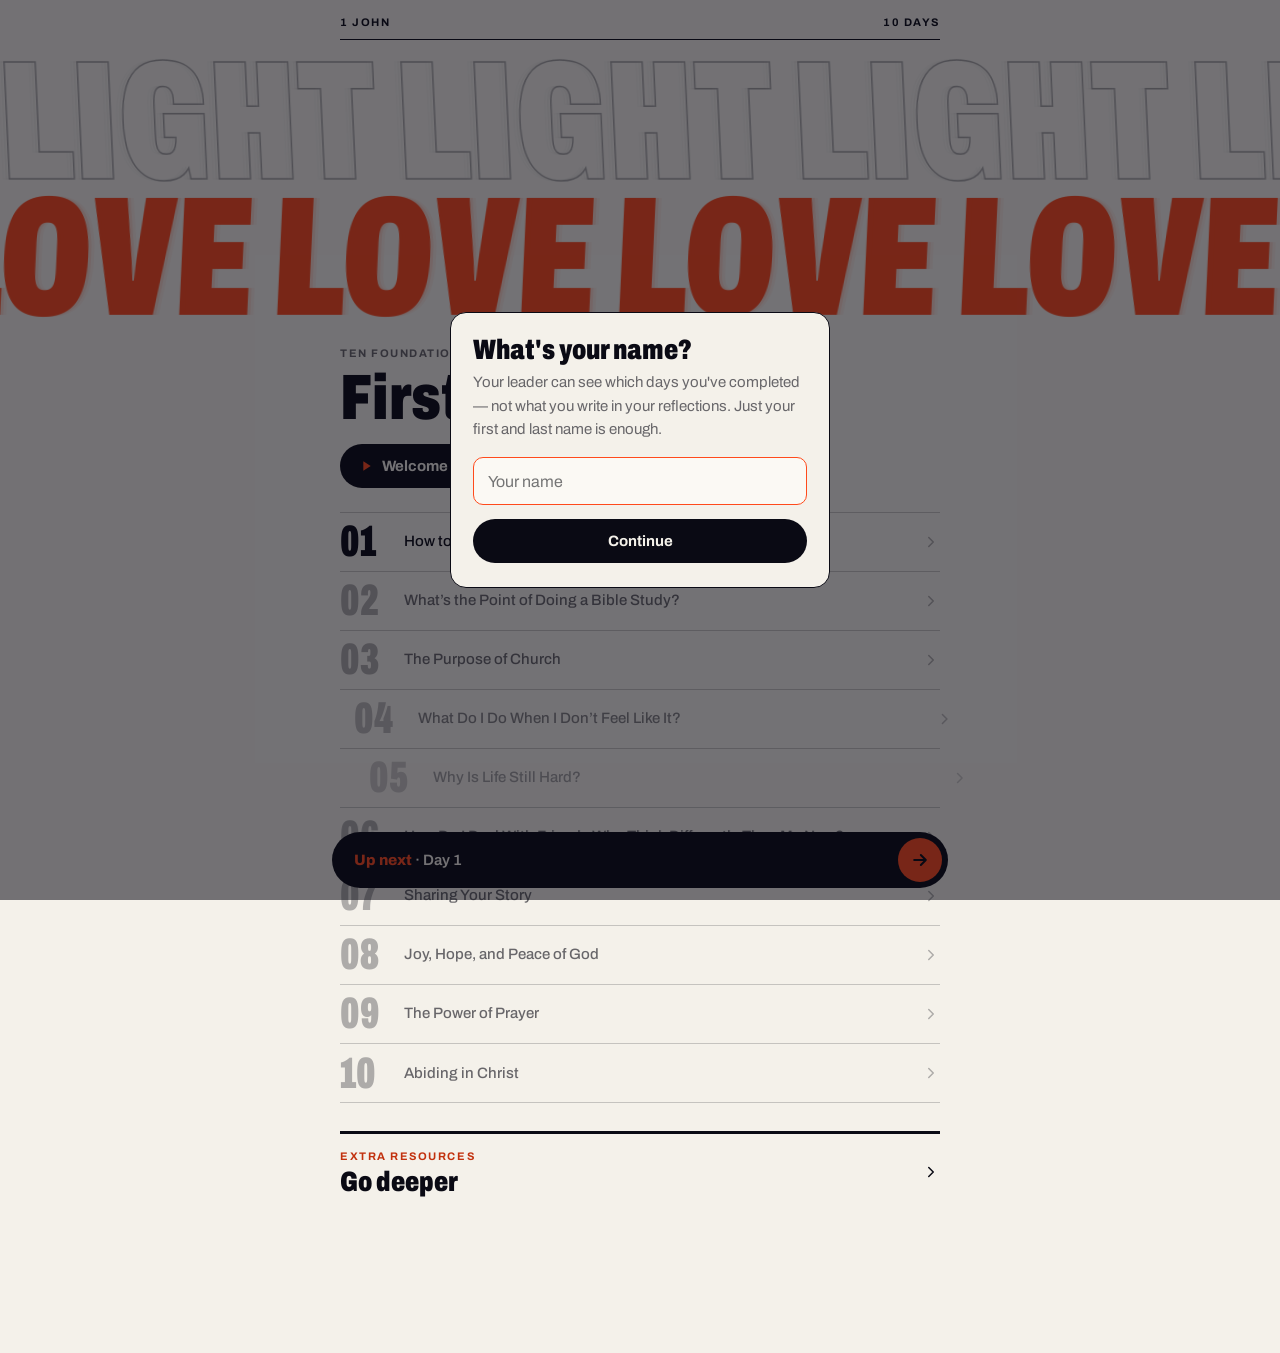
==== commit 82f75328: "Replace the app icon with the FIRST / 10 poster logo "FIRST" in ink over a giant "10" on the site's " ====
--- a/index.html
+++ b/index.html
@@ -8,8 +8,9 @@
 <meta name="theme-color" content="#F4F1EA">
 
 <link rel="manifest" href="manifest.json">
-<link rel="icon" href="icons/icon-192.png">
-<link rel="apple-touch-icon" href="icons/icon-192.png">
+<link rel="icon" href="icons/favicon-32.png" sizes="32x32">
+<link rel="icon" href="icons/icon-192.png" sizes="192x192">
+<link rel="apple-touch-icon" href="icons/apple-touch-icon.png">
 <meta name="apple-mobile-web-app-capable" content="yes">
 <meta name="apple-mobile-web-app-status-bar-style" content="default">
 <meta name="apple-mobile-web-app-title" content="First 10 Days">
--- a/style.css
+++ b/style.css
@@ -174,9 +174,14 @@
   transform: translateX(calc(var(--p, 0) * -150px)) skewX(calc(var(--v, 0) * -12deg));
 }
 
+/* The red rows end flush with the right edge, mirroring the outlined rows
+   that start flush with the left, so each can slide in from its own side
+   and settle against it. The row is sized to its text, so 100% here is
+   the text's width. */
 [data-drift="right"] {
   --dir: -1;
-  transform: translateX(calc(-190px + var(--p, 0) * 150px)) skewX(calc(var(--v, 0) * 12deg));
+  width: max-content;
+  transform: translateX(calc(100vw - 100% + var(--p, 0) * 150px)) skewX(calc(var(--v, 0) * 12deg));
 }
 
 /* The smear: two faint copies that trail the row only while it's moving fast. */
@@ -213,18 +218,717 @@
   will-change: transform;
 }
 
-/* ---------- States the app relies on ---------- */
-
-.hidden { display: none !important; }
-
-.install-banner:not(.show) { display: none; }
+/* ---------- Pages and the transitions between them ----------
+   During a transition the outgoing page is pinned in place underneath
+   (see freezeView in app.js) while the new one arrives on top. */
+
+.view {
+  position: relative;
+  z-index: 1;
+}
+
+.view--leaving {
+  z-index: 0;
+  pointer-events: none;
+}
+
+/* The copies of the day number that fly between pages. */
+.fly-num {
+  pointer-events: none;
+  will-change: transform, opacity;
+}
+
+/* ---------- Home ---------- */
+
+/* Room at the bottom so the Up next bar never covers the last row. */
+.view--home { padding-bottom: 96px; }
+
+.view--home .word-rows {
+  margin-top: 6px;
+  font-size: clamp(96px, 30vw, 170px);
+}
+
+.word-row-wrap + .word-row-wrap { margin-top: -0.1em; }
+
+.home-hero { margin-top: 10px; }
+
+.home-eyebrow { color: var(--ink-60); }
+
+.home-title {
+  margin-top: 6px;
+  font-size: clamp(40px, 12vw, 64px);
+}
+
+.home-title .ten { color: var(--vermilion); }
+
+.home-welcome { margin: 16px 0 24px; }
+
+.welcome-pill svg { color: var(--vermilion); }
+
+.day-list { border-bottom: 1px solid var(--rule); }
+
+.day-row {
+  display: block;
+  min-height: 58px;
+  border-top: 1px solid var(--rule);
+  color: var(--ink);
+  text-decoration: none;
+}
+
+.day-row-inner {
+  display: flex;
+  align-items: center;
+  gap: 12px;
+  min-height: 58px;
+  padding: 6px 0;
+}
+
+/* Rows slide in from the right as they come up the screen. */
+.motion-on [data-slide-in] {
+  transform: translateX(calc(var(--k, 0) * 60px));
+  opacity: calc(1 - var(--k, 0) * .85);
+}
+
+.day-num {
+  flex: 0 0 52px;
+  font-size: 44px;
+  color: var(--ink-30);
+}
+
+.day-row[data-state="done"] .day-num { color: var(--vermilion); }
+.day-row[data-state="next"] .day-num { color: var(--ink); }
+
+.day-topic {
+  flex: 1 1 auto;
+  min-width: 0;
+  font-size: 15px;
+  font-weight: 500;
+  line-height: 1.3;
+  display: -webkit-box;
+  -webkit-line-clamp: 2;
+  -webkit-box-orient: vertical;
+  overflow: hidden;
+}
+
+.day-row[data-state="later"] .day-topic { color: var(--ink-60); }
+
+.day-mark {
+  flex: 0 0 auto;
+  display: flex;
+  color: var(--ink-30);
+}
+
+.day-row[data-state="done"] .day-mark { color: var(--vermilion-text); }
+
+.signpost {
+  display: flex;
+  align-items: center;
+  justify-content: space-between;
+  gap: 12px;
+  min-height: 64px;
+  margin-top: 28px;
+  padding: 14px 0;
+  border-top: 3px solid var(--ink);
+  color: var(--ink);
+  text-decoration: none;
+}
+
+.signpost .label {
+  display: block;
+  color: var(--vermilion-text);
+}
+
+.signpost-title {
+  display: block;
+  margin-top: 4px;
+  font-size: 28px;
+}
+
+.signpost-mark { display: flex; }
+
+.change-name {
+  display: block;
+  min-height: 44px;
+  margin: 18px auto 0;
+  border: none;
+  background: none;
+  color: var(--ink-60);
+  font: 500 14px var(--font);
+  text-decoration: underline;
+  cursor: pointer;
+}
+
+/* The Up next bar sits in thumb reach at the bottom of the screen. */
+.up-next {
+  position: fixed;
+  left: 12px;
+  right: 12px;
+  bottom: calc(12px + env(safe-area-inset-bottom));
+  z-index: 50;
+  max-width: 616px;
+  min-height: 56px;
+  margin: 0 auto;
+  padding: 6px 6px 6px 22px;
+  display: flex;
+  align-items: center;
+  justify-content: space-between;
+  gap: 12px;
+  border-radius: 999px;
+  background: var(--ink);
+  color: var(--paper);
+  font-size: 15px;
+  font-weight: 600;
+  text-decoration: none;
+}
+
+.up-next-label {
+  color: var(--vermilion);
+  font-weight: 800;
+}
+
+.up-next-go {
+  flex: 0 0 44px;
+  height: 44px;
+  display: flex;
+  align-items: center;
+  justify-content: center;
+  border-radius: 50%;
+  background: var(--vermilion);
+  color: var(--ink);
+}
+
+.up-next--done {
+  justify-content: center;
+  gap: 10px;
+  padding: 6px 22px;
+}
+
+.up-next--done svg { color: var(--vermilion); }
+
+/* ---------- Day page ---------- */
+
+.back-link {
+  display: inline-flex;
+  align-items: center;
+  gap: 6px;
+  min-height: 44px;
+  margin: -6px 0 2px;
+  color: var(--ink-60);
+  font-size: 14px;
+  font-weight: 600;
+  text-decoration: none;
+}
+
+.day-header {
+  position: relative;
+  min-height: calc(clamp(110px, 34vw, 170px) * .95);
+  margin-top: 6px;
+}
+
+.view--day .word-rows { font-size: clamp(84px, 24vw, 150px); }
+
+/* The big day number sits in front of the sliding rows. */
+.day-big-num {
+  position: absolute;
+  left: 0;
+  top: calc(50% - .45em);
+  z-index: 1;
+  font-size: clamp(110px, 34vw, 170px);
+  color: var(--ink);
+  pointer-events: none;
+}
+
+.day-title {
+  margin-top: 10px;
+  font-size: clamp(32px, 9.5vw, 52px);
+}
+
+.read-callout {
+  margin-top: 20px;
+  padding-top: 12px;
+  border-top: 3px solid var(--ink);
+}
+
+.read-callout .label { color: var(--vermilion-text); }
+
+.read-callout p,
+.read-callout li {
+  margin: 8px 0 0;
+  font-size: 17px;
+  line-height: 1.5;
+  font-weight: 500;
+}
+
+.read-callout a,
+.study a {
+  color: var(--vermilion-text);
+  font-weight: 600;
+  text-decoration-thickness: 1.5px;
+  text-underline-offset: 3px;
+}
+
+.study { margin-top: 8px; }
+
+/* A word too long for the screen (a long name in a pull quote, a pasted
+   web address) breaks onto the next line instead of running off the edge. */
+.read-callout,
+.study {
+  overflow-wrap: break-word;
+}
+
+.study p,
+.study li {
+  font-size: 18px;
+  line-height: 1.65;
+  color: rgba(10, 10, 20, 0.88);
+}
+
+.study p { margin: 0 0 .9em; }
+
+.study li { margin-bottom: .4em; }
+
+/* Study headings come from the formatter without the .t-condensed class,
+   so they take its look here. */
+.study-h,
+.section-h {
+  margin: 30px 0 12px;
+  padding-top: 14px;
+  border-top: 1px solid var(--rule);
+  font-size: 26px;
+  font-stretch: 75%;
+  font-weight: 900;
+  line-height: .95;
+}
+
+.study-ul {
+  margin: 0 0 1em;
+  padding-left: 1.3em;
+  list-style: square;
+}
+
+.study-ul li::marker { color: var(--vermilion); }
+
+.study-ol {
+  margin: 0 0 1em;
+  padding-left: 1.5em;
+}
+
+.study-ol li::marker {
+  color: var(--ink);
+  font-weight: 900;
+}
+
+/* Pull quotes: poster-size, with a vermilion bar underneath. */
+.pull {
+  margin: 22px 0 28px;
+  font-size: clamp(52px, 16vw, 88px);
+  font-stretch: 75%;
+  font-weight: 900;
+  line-height: .86;
+  color: var(--ink);
+}
+
+.pull p {
+  margin: 0;
+  font-size: inherit;
+  line-height: inherit;
+  color: inherit;
+}
+
+.pull::after {
+  content: '';
+  display: block;
+  width: 62%;
+  height: 8px;
+  margin-top: 12px;
+  background: var(--vermilion);
+}
+
+.study-placeholder {
+  margin-top: 16px;
+  padding: 18px;
+  border: 1.5px dashed var(--rule);
+  border-radius: 10px;
+  color: var(--ink-60);
+  font-size: 16px;
+}
+
+.reflection { margin-top: 18px; }
+
+.reflection label {
+  display: block;
+  font-size: 17px;
+  font-weight: 700;
+}
+
+.reflection .prompt {
+  margin-top: 4px;
+  color: var(--ink-60);
+  font-size: 15px;
+  line-height: 1.45;
+}
+
+/* 16px keeps iPhones from zooming in when a box gets focus. */
+.reflection textarea {
+  display: block;
+  width: 100%;
+  min-height: 104px;
+  margin-top: 8px;
+  padding: 12px 14px;
+  border: 1.5px solid var(--rule);
+  border-radius: 10px;
+  background: var(--paper-raised);
+  color: var(--ink);
+  font: 400 16px/1.5 var(--font);
+  resize: vertical;
+}
+
+.reflection textarea:focus {
+  outline: none;
+  border-color: var(--vermilion);
+}
 
 .save-status {
+  height: 18px;
+  margin-top: 4px;
+  color: var(--ink-60);
+  font-size: 12px;
+  font-weight: 600;
+}
+
+.complete-btn {
+  width: 100%;
+  min-height: 52px;
+  margin-top: 30px;
+  font-size: 16px;
+}
+
+.complete-btn.is-complete {
+  background: var(--vermilion);
+  color: var(--ink);
+}
+
+/* ---------- Day complete: the finish line ----------
+   Shown under a completed day. Right after the tap, the two giant rows
+   slam in from opposite sides, the way the home page's rows enter. */
+
+.celebrate { margin-top: 26px; }
+
+.celebrate-rows {
+  font-size: clamp(84px, 26vw, 160px);
+  /* Line the words up with the page's own edges, not the screen's. */
+  padding: 0 max(var(--gutter), calc((100vw - var(--max-width)) / 2 + var(--gutter)));
+}
+
+.celebrate-row { white-space: nowrap; }
+
+.celebrate-row + .celebrate-row { margin-top: -0.1em; }
+
+/* The smear, like the word rows up top: two faint copies trail each word
+   while it slides in, then fade away as it settles. Hidden at rest. */
+.celebrate-word {
+  position: relative;
+  display: inline-block;
+}
+
+.celebrate-ghost {
+  position: absolute;
+  left: 0;
+  top: 0;
   opacity: 0;
-  transition: opacity .3s ease;
-}
-
-.save-status.show { opacity: 1; }
+}
+
+.celebrate-row--outline {
+  color: transparent;
+  -webkit-text-stroke: 2px var(--ink);
+}
+
+.celebrate-row--solid {
+  color: var(--vermilion);
+  text-align: right;
+}
+
+.celebrate-count {
+  margin: 14px 0 0;
+  font-size: 20px;
+  font-stretch: 75%;
+  font-weight: 900;
+}
+
+/* All ten days in a row: the done ones filled vermilion. */
+.celebrate-track {
+  display: grid;
+  grid-template-columns: repeat(10, 1fr);
+  gap: 4px;
+  margin: 12px 0 0;
+  padding: 0;
+  list-style: none;
+  color: var(--ink-60);
+  font-size: 11px;
+  font-weight: 700;
+  font-variant-numeric: tabular-nums;
+}
+
+.celebrate-track li::after {
+  content: '';
+  display: block;
+  height: 8px;
+  margin-top: 4px;
+  background: var(--rule);
+  transform-origin: left;
+}
+
+.celebrate-track li.is-done { color: var(--ink); }
+
+.celebrate-track li.is-done::after { background: var(--vermilion); }
+
+.celebrate-next {
+  display: flex;
+  align-items: center;
+  justify-content: space-between;
+  gap: 12px;
+  min-height: 64px;
+  margin-top: 22px;
+  padding: 10px 8px 10px 22px;
+  border-radius: 32px;
+  background: var(--ink);
+  color: var(--paper);
+  font-size: 15px;
+  font-weight: 600;
+  text-decoration: none;
+}
+
+.celebrate-next-topic {
+  display: block;
+  margin-top: 2px;
+  font-size: 19px;
+  font-stretch: 75%;
+  font-weight: 900;
+  line-height: 1.1;
+}
+
+.motion-on .celebrate--play .celebrate-row--outline {
+  animation: celebrate-in-left .7s var(--ease-out) .08s both;
+}
+
+.motion-on .celebrate--play .celebrate-row--outline .celebrate-word {
+  animation: celebrate-tilt-left .9s cubic-bezier(.45, 0, .25, 1) .08s both;
+}
+
+.motion-on .celebrate--play .celebrate-row--solid {
+  animation: celebrate-in-right .7s var(--ease-out) .2s both;
+}
+
+.motion-on .celebrate--play .celebrate-row--solid .celebrate-word {
+  animation: celebrate-tilt-right .9s cubic-bezier(.45, 0, .25, 1) .2s both;
+}
+
+.motion-on .celebrate--play .celebrate-ghost {
+  animation: .8s linear both;
+}
+
+/* --dir points back the way each word came from, so the copies trail it. */
+.motion-on .celebrate--play .celebrate-row--outline .celebrate-ghost { --dir: -1; animation-delay: .08s; }
+.motion-on .celebrate--play .celebrate-row--solid .celebrate-ghost { --dir: 1; animation-delay: .2s; }
+.motion-on .celebrate--play .celebrate-ghost--1 { animation-name: celebrate-smear-1; }
+.motion-on .celebrate--play .celebrate-ghost--2 { animation-name: celebrate-smear-2; }
+
+.motion-on .celebrate--play .celebrate-count,
+.motion-on .celebrate--play .celebrate-next {
+  animation: celebrate-rise .45s var(--ease-out) .5s both;
+}
+
+.motion-on .celebrate--play .is-today::after {
+  animation: celebrate-fill .5s var(--ease-out) .6s both;
+}
+
+/* Reduce Motion: no sliding, just a quick fade so the moment still lands. */
+html:not(.motion-on) .celebrate--play {
+  animation: celebrate-fade .2s ease-out both;
+}
+
+@keyframes celebrate-in-left {
+  from { transform: translateX(-100%); }
+}
+
+@keyframes celebrate-in-right {
+  from { transform: translateX(100%); }
+}
+
+/* The tilt runs on the word itself, slower and gentler than the slide, so
+   the word arrives still leaning and straightens up in one smooth motion. */
+@keyframes celebrate-tilt-left {
+  from { transform: skewX(-12deg); }
+}
+
+@keyframes celebrate-tilt-right {
+  from { transform: skewX(12deg); }
+}
+
+/* The copies hold while the word is crossing the screen, then catch up
+   and fade as it brakes. */
+@keyframes celebrate-smear-1 {
+  0%, 25% { opacity: .35; transform: translateX(calc(var(--dir) * .18em)); }
+  70% { opacity: 0; transform: none; }
+}
+
+@keyframes celebrate-smear-2 {
+  0%, 25% { opacity: .15; transform: translateX(calc(var(--dir) * .36em)); }
+  70% { opacity: 0; transform: none; }
+}
+
+@keyframes celebrate-rise {
+  from { opacity: 0; transform: translateY(12px); }
+}
+
+@keyframes celebrate-fill {
+  from { transform: scaleX(0); }
+}
+
+@keyframes celebrate-fade {
+  from { opacity: 0; }
+}
+
+.day-nav {
+  display: flex;
+  justify-content: space-between;
+  gap: 12px;
+  margin-top: 28px;
+  padding-top: 14px;
+  border-top: 1px solid var(--rule);
+}
+
+.day-nav a {
+  display: inline-flex;
+  align-items: center;
+  gap: 6px;
+  min-height: 44px;
+  color: var(--ink);
+  font-size: 20px;
+  font-stretch: 75%;
+  font-weight: 900;
+  text-decoration: none;
+}
+
+/* ---------- Other pages: shared pieces ---------- */
+
+.topbar { margin: -6px 0 2px; }
+
+.page-header {
+  margin: 8px 0 18px;
+  padding-bottom: 10px;
+  border-bottom: 1.5px solid var(--ink);
+}
+
+.page-eyebrow { color: var(--vermilion-text); }
+
+.page-header h1 {
+  margin-top: 6px;
+  font-size: clamp(32px, 9.5vw, 48px);
+  font-stretch: 75%;
+  font-weight: 900;
+  line-height: .95;
+}
+
+.prose {
+  font-size: 16px;
+  line-height: 1.55;
+  color: rgba(10, 10, 20, 0.88);
+}
+
+.prose p { margin: 0 0 .8em; }
+
+.prose a {
+  color: var(--vermilion-text);
+  font-weight: 600;
+  text-decoration-thickness: 1.5px;
+  text-underline-offset: 3px;
+}
+
+.btn-wide { width: 100%; }
+
+/* ---------- Extra resources ---------- */
+
+.resource-item {
+  display: flex;
+  align-items: center;
+  gap: 12px;
+  min-height: 56px;
+  border-top: 1px solid var(--rule);
+  color: var(--ink);
+  text-decoration: none;
+}
+
+.resource-item:last-of-type { border-bottom: 1px solid var(--rule); }
+
+.resource-item .title {
+  flex: 1 1 auto;
+  font-size: 17px;
+  font-weight: 600;
+}
+
+.resource-item .chevron {
+  display: flex;
+  color: var(--ink-30);
+}
+
+/* The download button on a resource page (and the Leader Dashboard link). */
+.pdf-link,
+.prose a.pdf-link {
+  display: inline-flex;
+  align-items: center;
+  justify-content: center;
+  min-height: 44px;
+  margin-top: 12px;
+  padding: 0 18px;
+  border-radius: 999px;
+  background: var(--ink);
+  color: var(--paper);
+  font-size: 15px;
+  font-weight: 700;
+  text-decoration: none;
+}
+
+.install-section { margin-top: 32px; }
+
+.install-section .section-h { margin-top: 0; }
+
+.install-section .btn-pill { margin-top: 6px; }
+
+.install-fallback {
+  margin-top: 12px;
+  font-size: 14px;
+}
+
+/* ---------- Install banner (home) ---------- */
+
+.install-banner {
+  display: flex;
+  flex-wrap: wrap;
+  align-items: center;
+  gap: 10px;
+  margin: 0 0 14px;
+  padding: 12px 14px;
+  border-radius: 16px;
+  background: var(--ink);
+  color: var(--paper);
+  font-size: 14px;
+  font-weight: 500;
+}
+
+.install-banner > span { flex: 1 1 160px; }
+
+.install-dismiss {
+  min-height: 44px;
+  padding: 0 8px;
+  border: none;
+  background: none;
+  color: rgba(244, 241, 234, 0.7);
+  font: 600 14px var(--font);
+  cursor: pointer;
+}
+
+/* ---------- Popups: name, password, welcome video ---------- */
 
 .modal-overlay {
   position: fixed;
@@ -241,9 +945,300 @@
   position: relative;
   width: 100%;
   max-width: 380px;
-  padding: 26px 22px;
+  padding: 24px 22px;
+  border: 1.5px solid var(--ink);
+  border-radius: 16px;
   background: var(--paper);
 }
+
+.modal-card h2 {
+  margin-bottom: 8px;
+  font-size: 28px;
+  font-stretch: 75%;
+  font-weight: 900;
+  line-height: .95;
+}
+
+.modal-card .prose {
+  margin: 0 0 16px;
+  color: var(--ink-60);
+  font-size: 15px;
+}
+
+.modal-card input {
+  display: block;
+  width: 100%;
+  min-height: 48px;
+  margin-bottom: 14px;
+  padding: 10px 14px;
+  border: 1.5px solid var(--rule);
+  border-radius: 10px;
+  background: var(--paper-raised);
+  color: var(--ink);
+  font: 400 16px var(--font);
+}
+
+.modal-card input:focus {
+  outline: none;
+  border-color: var(--vermilion);
+}
+
+.modal-error {
+  margin: -6px 0 12px;
+  color: var(--vermilion-text);
+  font-size: 14px;
+  font-weight: 600;
+}
+
+.modal-card .change-name { margin-top: 10px; }
+
+.modal-card.video-modal {
+  max-width: 340px;
+  padding: 0;
+  border: none;
+  background: none;
+}
+
+.video-frame {
+  position: relative;
+  width: 100%;
+  aspect-ratio: 9 / 16;
+  overflow: hidden;
+  border-radius: 16px;
+  background: var(--ink);
+}
+
+.video-frame iframe {
+  position: absolute;
+  inset: 0;
+  width: 100%;
+  height: 100%;
+  border: 0;
+}
+
+.video-placeholder {
+  position: absolute;
+  inset: 0;
+  display: flex;
+  flex-direction: column;
+  align-items: center;
+  justify-content: center;
+  gap: 10px;
+  color: rgba(244, 241, 234, 0.7);
+  font-size: 14px;
+  font-weight: 600;
+}
+
+.modal-close {
+  position: absolute;
+  top: -16px;
+  right: -16px;
+  z-index: 2;
+  width: 44px;
+  height: 44px;
+  display: flex;
+  align-items: center;
+  justify-content: center;
+  border: none;
+  border-radius: 50%;
+  background: var(--ink);
+  color: var(--paper);
+  cursor: pointer;
+}
+
+/* ---------- Leader dashboard ---------- */
+
+.progress-search {
+  display: flex;
+  align-items: center;
+  gap: 10px;
+  margin-bottom: 16px;
+  padding: 0 14px;
+  border: 1.5px solid var(--rule);
+  border-radius: 999px;
+  background: var(--paper-raised);
+}
+
+.progress-search:focus-within { border-color: var(--vermilion); }
+
+.progress-search .icon {
+  display: flex;
+  color: var(--ink-60);
+}
+
+.progress-search input {
+  flex: 1 1 auto;
+  min-width: 0;
+  min-height: 46px;
+  border: none;
+  background: none;
+  color: var(--ink);
+  font: 400 16px var(--font);
+}
+
+.progress-search input:focus { outline: none; }
+
+.progress-card {
+  display: block;
+  padding: 12px 0;
+  border-top: 1px solid var(--rule);
+  color: var(--ink);
+  text-decoration: none;
+}
+
+.progress-card-top {
+  display: flex;
+  align-items: baseline;
+  justify-content: space-between;
+  gap: 12px;
+  margin-bottom: 8px;
+}
+
+.progress-card .name {
+  min-width: 0;
+  overflow: hidden;
+  text-overflow: ellipsis;
+  white-space: nowrap;
+  font-size: 16px;
+  font-weight: 700;
+}
+
+.progress-card .when,
+.progress-day .when {
+  flex: 0 0 auto;
+  color: var(--ink-60);
+  font-size: 13px;
+}
+
+.progress-dots {
+  display: flex;
+  align-items: center;
+  gap: 5px;
+}
+
+.progress-dots .dot {
+  flex: 0 0 auto;
+  width: 11px;
+  height: 11px;
+  border: 1.5px solid var(--ink-30);
+  border-radius: 50%;
+}
+
+.progress-dots .dot.done {
+  border-color: var(--vermilion);
+  background: var(--vermilion);
+}
+
+.progress-dots .count {
+  margin-left: auto;
+  padding-left: 8px;
+  color: var(--ink-60);
+  font-size: 13px;
+  font-weight: 600;
+}
+
+.progress-sub {
+  margin: -8px 0 16px;
+  color: var(--ink-60);
+  font-size: 14px;
+}
+
+.progress-days { border-bottom: 1px solid var(--rule); }
+
+.progress-day {
+  display: flex;
+  align-items: center;
+  gap: 12px;
+  min-height: 52px;
+  border-top: 1px solid var(--rule);
+}
+
+.progress-day .num {
+  flex: 0 0 40px;
+  color: var(--ink-30);
+  font-size: 30px;
+  font-stretch: 75%;
+  font-weight: 900;
+  line-height: 1;
+}
+
+.progress-day.done .num { color: var(--vermilion); }
+
+.progress-day-label {
+  color: var(--ink-60);
+  font-size: 15px;
+  font-weight: 500;
+}
+
+.progress-day.done .progress-day-label { color: var(--ink); }
+
+.progress-day .when { margin-left: auto; }
+
+.progress-day:not(.done) .when { color: var(--ink-30); }
+
+.load-more {
+  display: block;
+  width: 100%;
+  min-height: 48px;
+  margin-top: 14px;
+  border: 1.5px solid var(--ink);
+  border-radius: 999px;
+  background: none;
+  color: var(--ink);
+  font: 700 15px var(--font);
+  cursor: pointer;
+}
+
+.progress-note {
+  margin: 12px 0 0;
+  text-align: center;
+  color: var(--ink-60);
+  font-size: 13px;
+}
+
+.progress-empty {
+  padding: 22px 18px;
+  border: 1.5px dashed var(--rule);
+  border-radius: 10px;
+  text-align: center;
+}
+
+.progress-empty .prose { color: var(--ink-60); }
+
+.progress-empty .btn-pill { margin-top: 6px; }
+
+.progress-sheet-link {
+  display: inline-block;
+  margin-top: 14px;
+  color: var(--ink-60);
+  font-size: 14px;
+}
+
+/* ---------- States the app relies on ---------- */
+
+.hidden { display: none !important; }
+
+/* Read aloud by screen readers, never shown. */
+.sr-only {
+  position: absolute;
+  width: 1px;
+  height: 1px;
+  margin: -1px;
+  padding: 0;
+  overflow: hidden;
+  clip: rect(0 0 0 0);
+  white-space: nowrap;
+  border: 0;
+}
+
+.install-banner:not(.show) { display: none; }
+
+.save-status {
+  opacity: 0;
+  transition: opacity .3s ease;
+}
+
+.save-status.show { opacity: 1; }
 
 /* ---------- When data.js has a typo ---------- */
 
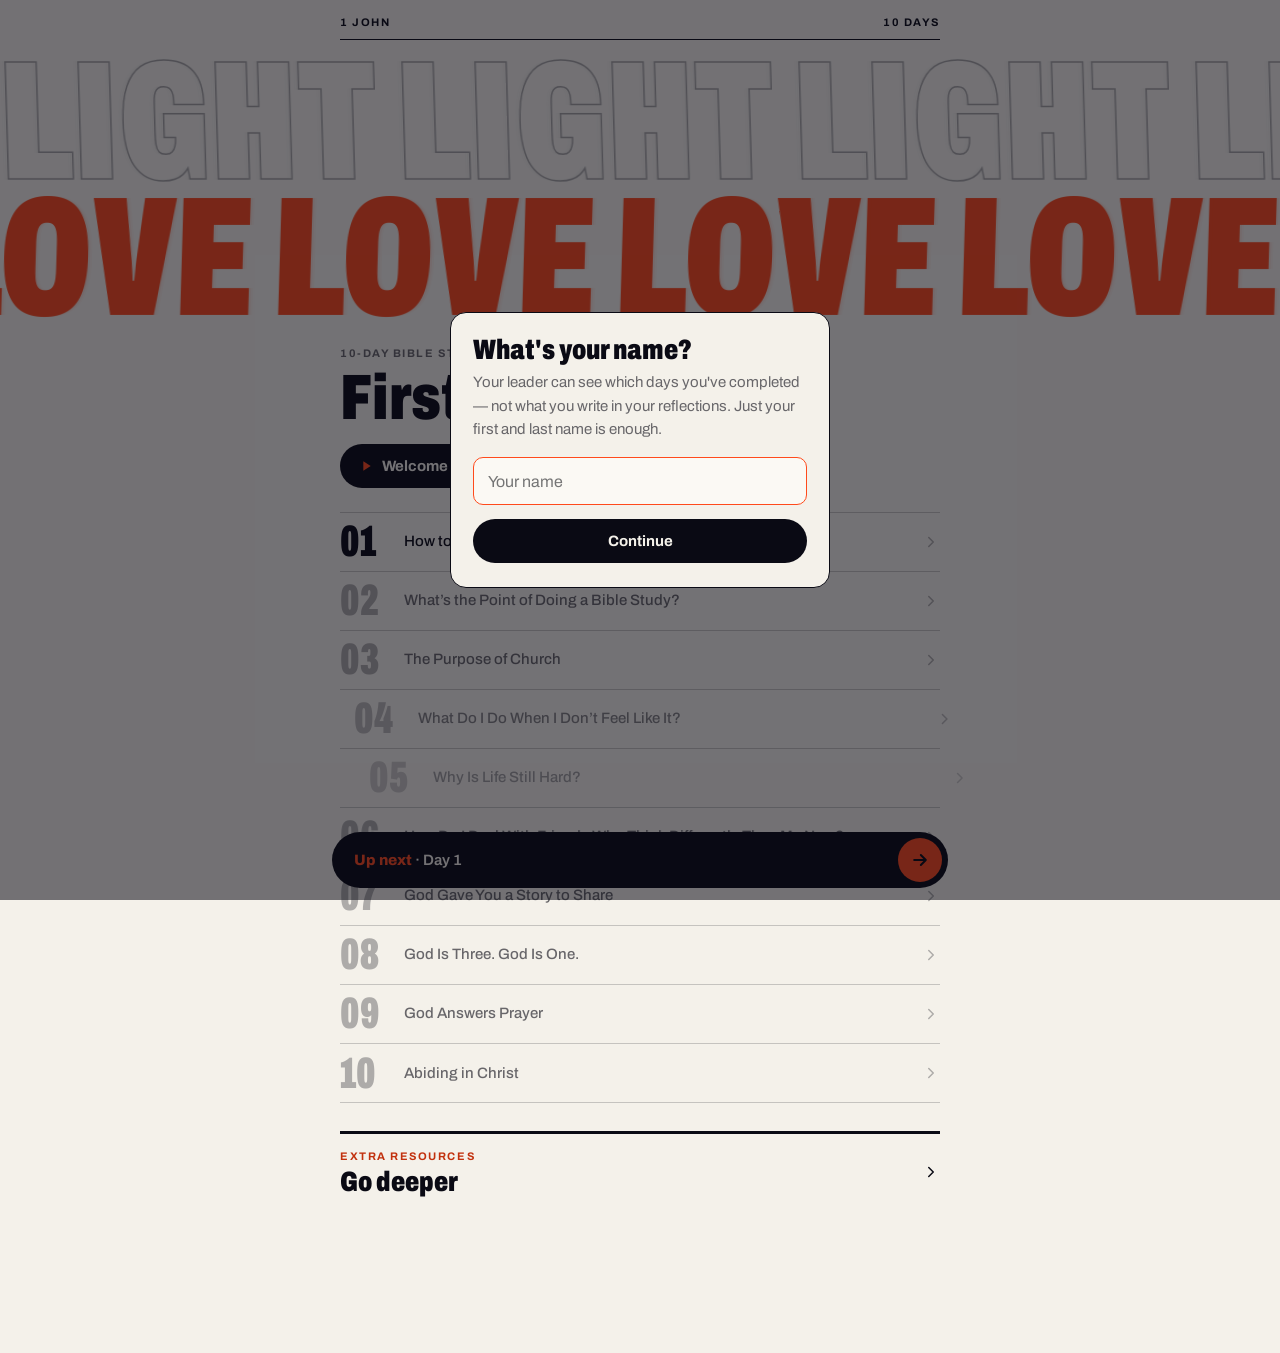
==== commit 4af92af4: "Type the C.S. Lewis quote onto a sheet of paper as it's read on Day 3 The quote sits on a typed page" ====
--- a/index.html
+++ b/index.html
@@ -8,16 +8,15 @@
 <meta name="theme-color" content="#F4F1EA">
 
 <link rel="manifest" href="manifest.json">
-<link rel="icon" href="icons/favicon-32.png" sizes="32x32">
-<link rel="icon" href="icons/icon-192.png" sizes="192x192">
-<link rel="apple-touch-icon" href="icons/apple-touch-icon.png">
+<link rel="icon" href="icons/icon-192.png">
+<link rel="apple-touch-icon" href="icons/icon-192.png">
 <meta name="apple-mobile-web-app-capable" content="yes">
 <meta name="apple-mobile-web-app-status-bar-style" content="default">
 <meta name="apple-mobile-web-app-title" content="First 10 Days">
 
 <link rel="preconnect" href="https://fonts.googleapis.com">
 <link rel="preconnect" href="https://fonts.gstatic.com" crossorigin>
-<link href="https://fonts.googleapis.com/css2?family=Archivo:wdth,wght@62..125,100..900&display=swap" rel="stylesheet">
+<link href="https://fonts.googleapis.com/css2?family=Archivo:wdth,wght@62..125,100..900&family=Courier+Prime&display=swap" rel="stylesheet">
 
 <link rel="stylesheet" href="style.css">
 </head>
--- a/style.css
+++ b/style.css
@@ -583,6 +583,9 @@
   resize: vertical;
 }
 
+/* For questions that ask for a longer answer, like writing out your story. */
+.reflection textarea.is-large { min-height: 340px; }
+
 .reflection textarea:focus {
   outline: none;
   border-color: var(--vermilion);
@@ -608,187 +611,6 @@
   color: var(--ink);
 }
 
-/* ---------- Day complete: the finish line ----------
-   Shown under a completed day. Right after the tap, the two giant rows
-   slam in from opposite sides, the way the home page's rows enter. */
-
-.celebrate { margin-top: 26px; }
-
-.celebrate-rows {
-  font-size: clamp(84px, 26vw, 160px);
-  /* Line the words up with the page's own edges, not the screen's. */
-  padding: 0 max(var(--gutter), calc((100vw - var(--max-width)) / 2 + var(--gutter)));
-}
-
-.celebrate-row { white-space: nowrap; }
-
-.celebrate-row + .celebrate-row { margin-top: -0.1em; }
-
-/* The smear, like the word rows up top: two faint copies trail each word
-   while it slides in, then fade away as it settles. Hidden at rest. */
-.celebrate-word {
-  position: relative;
-  display: inline-block;
-}
-
-.celebrate-ghost {
-  position: absolute;
-  left: 0;
-  top: 0;
-  opacity: 0;
-}
-
-.celebrate-row--outline {
-  color: transparent;
-  -webkit-text-stroke: 2px var(--ink);
-}
-
-.celebrate-row--solid {
-  color: var(--vermilion);
-  text-align: right;
-}
-
-.celebrate-count {
-  margin: 14px 0 0;
-  font-size: 20px;
-  font-stretch: 75%;
-  font-weight: 900;
-}
-
-/* All ten days in a row: the done ones filled vermilion. */
-.celebrate-track {
-  display: grid;
-  grid-template-columns: repeat(10, 1fr);
-  gap: 4px;
-  margin: 12px 0 0;
-  padding: 0;
-  list-style: none;
-  color: var(--ink-60);
-  font-size: 11px;
-  font-weight: 700;
-  font-variant-numeric: tabular-nums;
-}
-
-.celebrate-track li::after {
-  content: '';
-  display: block;
-  height: 8px;
-  margin-top: 4px;
-  background: var(--rule);
-  transform-origin: left;
-}
-
-.celebrate-track li.is-done { color: var(--ink); }
-
-.celebrate-track li.is-done::after { background: var(--vermilion); }
-
-.celebrate-next {
-  display: flex;
-  align-items: center;
-  justify-content: space-between;
-  gap: 12px;
-  min-height: 64px;
-  margin-top: 22px;
-  padding: 10px 8px 10px 22px;
-  border-radius: 32px;
-  background: var(--ink);
-  color: var(--paper);
-  font-size: 15px;
-  font-weight: 600;
-  text-decoration: none;
-}
-
-.celebrate-next-topic {
-  display: block;
-  margin-top: 2px;
-  font-size: 19px;
-  font-stretch: 75%;
-  font-weight: 900;
-  line-height: 1.1;
-}
-
-.motion-on .celebrate--play .celebrate-row--outline {
-  animation: celebrate-in-left .7s var(--ease-out) .08s both;
-}
-
-.motion-on .celebrate--play .celebrate-row--outline .celebrate-word {
-  animation: celebrate-tilt-left .9s cubic-bezier(.45, 0, .25, 1) .08s both;
-}
-
-.motion-on .celebrate--play .celebrate-row--solid {
-  animation: celebrate-in-right .7s var(--ease-out) .2s both;
-}
-
-.motion-on .celebrate--play .celebrate-row--solid .celebrate-word {
-  animation: celebrate-tilt-right .9s cubic-bezier(.45, 0, .25, 1) .2s both;
-}
-
-.motion-on .celebrate--play .celebrate-ghost {
-  animation: .8s linear both;
-}
-
-/* --dir points back the way each word came from, so the copies trail it. */
-.motion-on .celebrate--play .celebrate-row--outline .celebrate-ghost { --dir: -1; animation-delay: .08s; }
-.motion-on .celebrate--play .celebrate-row--solid .celebrate-ghost { --dir: 1; animation-delay: .2s; }
-.motion-on .celebrate--play .celebrate-ghost--1 { animation-name: celebrate-smear-1; }
-.motion-on .celebrate--play .celebrate-ghost--2 { animation-name: celebrate-smear-2; }
-
-.motion-on .celebrate--play .celebrate-count,
-.motion-on .celebrate--play .celebrate-next {
-  animation: celebrate-rise .45s var(--ease-out) .5s both;
-}
-
-.motion-on .celebrate--play .is-today::after {
-  animation: celebrate-fill .5s var(--ease-out) .6s both;
-}
-
-/* Reduce Motion: no sliding, just a quick fade so the moment still lands. */
-html:not(.motion-on) .celebrate--play {
-  animation: celebrate-fade .2s ease-out both;
-}
-
-@keyframes celebrate-in-left {
-  from { transform: translateX(-100%); }
-}
-
-@keyframes celebrate-in-right {
-  from { transform: translateX(100%); }
-}
-
-/* The tilt runs on the word itself, slower and gentler than the slide, so
-   the word arrives still leaning and straightens up in one smooth motion. */
-@keyframes celebrate-tilt-left {
-  from { transform: skewX(-12deg); }
-}
-
-@keyframes celebrate-tilt-right {
-  from { transform: skewX(12deg); }
-}
-
-/* The copies hold while the word is crossing the screen, then catch up
-   and fade as it brakes. */
-@keyframes celebrate-smear-1 {
-  0%, 25% { opacity: .35; transform: translateX(calc(var(--dir) * .18em)); }
-  70% { opacity: 0; transform: none; }
-}
-
-@keyframes celebrate-smear-2 {
-  0%, 25% { opacity: .15; transform: translateX(calc(var(--dir) * .36em)); }
-  70% { opacity: 0; transform: none; }
-}
-
-@keyframes celebrate-rise {
-  from { opacity: 0; transform: translateY(12px); }
-}
-
-@keyframes celebrate-fill {
-  from { transform: scaleX(0); }
-}
-
-@keyframes celebrate-fade {
-  from { opacity: 0; }
-}
-
 .day-nav {
   display: flex;
   justify-content: space-between;
@@ -808,6 +630,706 @@
   font-stretch: 75%;
   font-weight: 900;
   text-decoration: none;
+}
+
+/* ---------- Day page: sections, hints, and the 1-10 slider ---------- */
+
+/* The study gets its own heavy rule and label, like the Read box, so the
+   page reads READ → (MAPS) → BIBLE STUDY → questions. */
+.study-label {
+  margin-top: 34px;
+  padding-top: 12px;
+  border-top: 3px solid var(--ink);
+  color: var(--vermilion-text);
+}
+
+.reflection .prompt-question {
+  margin-top: 8px;
+  font-size: 16px;
+  font-weight: 600;
+  line-height: 1.45;
+}
+
+.hint-btn {
+  min-height: 44px;
+  margin-top: 6px;
+  padding: 0 16px;
+  border: 1.5px solid var(--rule);
+  border-radius: 999px;
+  background: transparent;
+  color: var(--vermilion-text);
+  font: 700 14px var(--font);
+  cursor: pointer;
+}
+
+.hint {
+  margin-top: 8px;
+  padding: 10px 14px;
+  border-radius: 10px;
+  background: rgba(255, 74, 28, 0.1);
+  font-size: 15px;
+  line-height: 1.45;
+}
+
+.scale { margin-top: 10px; }
+
+.scale input[type="range"] {
+  display: block;
+  width: 100%;
+  height: 44px;
+  margin: 0;
+  accent-color: var(--vermilion);
+}
+
+.scale-ends {
+  display: flex;
+  align-items: center;
+  justify-content: space-between;
+  gap: 12px;
+  color: var(--ink-60);
+  font-size: 13px;
+  font-weight: 600;
+}
+
+.scale-value {
+  color: var(--ink);
+  font-size: 30px;
+  font-stretch: 75%;
+  font-weight: 900;
+  line-height: 1;
+}
+
+.sr-only {
+  position: absolute;
+  width: 1px;
+  height: 1px;
+  margin: -1px;
+  padding: 0;
+  overflow: hidden;
+  clip: rect(0 0 0 0);
+  white-space: nowrap;
+  border: 0;
+}
+
+/* ---------- Study effects (the ::: marks in data.js) ----------
+   Every effect shows its finished state when there's no motion (Reduce
+   Motion, or before motion.js runs). Under .motion-on it plays once it
+   scrolls into view (.is-revealed). Only transform and opacity animate. */
+
+.study-ul--sub {
+  margin: .35em 0 .2em;
+  padding-left: 1.2em;
+  list-style: disc;
+}
+
+.study .study-ul--sub li { margin-bottom: .2em; }
+
+.study-ul--sub li::marker { color: var(--ink-30); }
+
+/* A Bible verse, set apart. */
+.scripture {
+  margin: 22px 0 26px;
+  padding: 2px 0 2px 18px;
+  border-left: 4px solid var(--vermilion);
+}
+
+.study .scripture p {
+  margin: 0;
+  font-size: 19px;
+  font-style: italic;
+  line-height: 1.55;
+}
+
+.scripture strong {
+  color: var(--vermilion-text);
+  font-size: .7em;
+  font-style: normal;
+  vertical-align: .35em;
+}
+
+.scripture cite,
+.fx-reveal cite {
+  display: block;
+  margin-top: 10px;
+  color: var(--vermilion-text);
+  font-size: 12px;
+  font-style: normal;
+  font-weight: 700;
+  letter-spacing: .14em;
+  text-transform: uppercase;
+}
+
+.fx-reveal cite::before { content: '— '; }
+
+/* An embedded video, 16:9. */
+.video-embed {
+  position: relative;
+  margin: 18px 0 24px;
+  aspect-ratio: 16 / 9;
+  overflow: hidden;
+  border-radius: 12px;
+  background: var(--ink);
+}
+
+.video-embed iframe {
+  position: absolute;
+  inset: 0;
+  width: 100%;
+  height: 100%;
+  border: 0;
+}
+
+/* Day 1 — two contexts, one at a time. */
+.fx-swap { margin: 22px 0 26px; }
+
+.swap-tabs {
+  display: flex;
+  gap: 4px;
+  padding: 4px;
+  border-radius: 999px;
+  background: rgba(10, 10, 20, 0.07);
+}
+
+.swap-tab {
+  flex: 1;
+  min-height: 44px;
+  padding: 0 10px;
+  border: 0;
+  border-radius: 999px;
+  background: transparent;
+  color: var(--ink-60);
+  font: 700 15px var(--font);
+  cursor: pointer;
+}
+
+.swap-tab[aria-pressed="true"] {
+  background: var(--ink);
+  color: var(--paper);
+}
+
+/* Both panels share one grid cell, so the box is as tall as the longer
+   one and swapping never makes the page jump. */
+.swap-panels {
+  display: grid;
+  margin-top: 12px;
+}
+
+.swap-panel {
+  grid-area: 1 / 1;
+  padding: 18px 18px 2px;
+  border: 1.5px solid var(--ink);
+  border-radius: 14px;
+  background: var(--paper-raised);
+  opacity: 0;
+  transform: translateX(28px);
+  pointer-events: none;
+  transition: opacity 260ms var(--ease-out), transform 380ms var(--ease-out);
+}
+
+.swap-panel[data-panel="1"] {
+  border-color: var(--vermilion);
+  transform: translateX(-28px);
+}
+
+.swap-panel.is-on {
+  opacity: 1;
+  transform: none;
+  pointer-events: auto;
+}
+
+/* Day 2 — a dark panel that fills with light. */
+.fx-light {
+  position: relative;
+  margin: 26px 0 30px;
+  padding: 28px 22px 6px;
+  overflow: hidden;
+  border-radius: 16px;
+  background: var(--ink);
+}
+
+.light-glow {
+  position: absolute;
+  left: -30%;
+  bottom: -70%;
+  width: 160%;
+  aspect-ratio: 1;
+  border-radius: 50%;
+  background: radial-gradient(circle, rgba(255, 74, 28, 0.55) 0%, rgba(255, 150, 70, 0.22) 38%, rgba(255, 74, 28, 0) 66%);
+}
+
+.light-body { position: relative; }
+
+.study .fx-light p {
+  margin: 0 0 1.3em;
+  color: rgba(244, 241, 234, 0.78);
+  font-size: 17px;
+  line-height: 1.55;
+}
+
+.fx-light strong {
+  display: block;
+  margin-top: 6px;
+  color: var(--paper);
+  font-size: 23px;
+  font-stretch: 75%;
+  font-weight: 900;
+  line-height: 1.1;
+  text-shadow: 0 0 22px rgba(255, 74, 28, 0.65);
+}
+
+.motion-on .fx-light .light-glow {
+  opacity: 0;
+  transform: scale(.35);
+}
+
+.motion-on .fx-light.is-revealed .light-glow {
+  opacity: 1;
+  transform: none;
+  transition: opacity 1800ms var(--ease-out), transform 2600ms var(--ease-out);
+}
+
+.motion-on .fx-light .light-body p {
+  opacity: 0;
+  transform: translateY(14px);
+}
+
+.motion-on .fx-light.is-revealed .light-body p {
+  opacity: 1;
+  transform: none;
+  transition: opacity 700ms var(--ease-out), transform 700ms var(--ease-out);
+}
+
+.motion-on .fx-light.is-revealed .light-body p:nth-child(2) { transition-delay: 600ms; }
+.motion-on .fx-light.is-revealed .light-body p:nth-child(3) { transition-delay: 1200ms; }
+.motion-on .fx-light.is-revealed .light-body p:nth-child(n+4) { transition-delay: 1800ms; }
+
+/* Day 3 — a quote that lights up word by word as you read down it.
+   --r (from motion.js) is how much of the quote has passed the reading
+   line; each word fades in just as the line reaches it. */
+.fx-reveal { margin: 24px 0 28px; }
+
+.study .fx-reveal p {
+  margin: 0;
+  color: var(--ink);
+  font-size: 21px;
+  font-weight: 600;
+  line-height: 1.5;
+}
+
+.motion-on .fx-reveal .w {
+  opacity: clamp(.14, calc(1 + (var(--r, 1) * var(--n) - var(--i)) / 4), 1);
+}
+
+/* Day 3 — a quote typed onto a sheet of paper as it's read. app.js tips
+   the page and types the letters (only transform moves); the rest of the
+   quote is laid out but invisible, so the page never changes height. */
+.fx-typewriter {
+  margin: 26px 0 30px;
+  perspective: 900px;
+}
+
+.tw-page {
+  position: relative;
+  padding: 24px 18px 18px 34px;
+  border-radius: 4px;
+  background:
+    repeating-linear-gradient(to bottom, transparent 0 31px, rgba(10, 10, 20, 0.06) 31px 32px),
+    #FFFDF7;
+  box-shadow: 0 1px 0 rgba(10, 10, 20, 0.08), 0 22px 40px -18px rgba(10, 10, 20, 0.35);
+  transform-origin: 50% 100%;
+}
+
+/* The red margin line down the left of the page. */
+.tw-page::before {
+  content: '';
+  position: absolute;
+  top: 0;
+  bottom: 0;
+  left: 18px;
+  width: 1.5px;
+  background: rgba(255, 74, 28, 0.35);
+}
+
+.study .tw-text {
+  margin: 0;
+  color: var(--ink);
+  font: 400 17px/32px 'Courier Prime', 'Courier New', Courier, monospace;
+}
+
+.tw-untyped { visibility: hidden; }
+
+/* A block cursor, like the carriage of a typewriter. */
+.tw-caret {
+  display: inline-block;
+  width: .55em;
+  height: 1.05em;
+  margin-right: -.55em;
+  background: var(--vermilion);
+  opacity: .85;
+  vertical-align: -.2em;
+}
+
+.is-done .tw-caret { visibility: hidden; }
+
+/* The red-pencil line under the key phrase, drawn word by word once the
+   quote is all typed. Each stroke runs one letter past its word, to bridge
+   the space to the next. */
+.pw { position: relative; }
+
+.pw::after {
+  content: '';
+  position: absolute;
+  right: -1ch;
+  bottom: -3px;
+  left: 0;
+  height: 3px;
+  background: #D23A18;
+  transform: scaleX(0) rotate(-.6deg);
+  transform-origin: left center;
+}
+
+.pw:first-child::after { left: -2px; border-radius: 3px 0 0 3px; }
+.pw:last-child::after { right: -2px; border-radius: 0 3px 3px 0; }
+
+.is-done .pw::after { transform: scaleX(1) rotate(-.6deg); }
+
+.motion-on .is-done .pw::after {
+  transition: transform 140ms linear;
+  transition-delay: calc(var(--i) * 140ms + 600ms);
+}
+
+/* The signature: a picture with a white background, so it's multiplied
+   onto the paper to leave just the ink. */
+.tw-signature {
+  display: block;
+  width: min(170px, 50%);
+  height: auto;
+  margin: 12px 0 0 auto;
+  mix-blend-mode: multiply;
+  transform: rotate(-3deg);
+}
+
+.study .tw-name {
+  margin: 12px 0 0;
+  color: var(--ink);
+  font-size: 18px;
+  font-style: italic;
+  font-weight: 600;
+  text-align: right;
+}
+
+.motion-on .fx-typewriter:not(.is-done) .tw-signature,
+.motion-on .fx-typewriter:not(.is-done) .tw-name { opacity: 0; }
+
+.motion-on .fx-typewriter.is-done .tw-signature,
+.motion-on .fx-typewriter.is-done .tw-name { transition: opacity 800ms var(--ease-out) 200ms; }
+
+/* Day 4 — key words that fill with color, one at a time. */
+.fx-terms { margin: 24px 0 28px; }
+
+.term + .term { margin-top: 28px; }
+
+.study .term-word {
+  position: relative;
+  margin: 0 0 6px;
+  color: var(--ink);
+  font-size: clamp(72px, 24vw, 128px);
+  font-stretch: 62%;
+  font-weight: 900;
+  line-height: .9;
+}
+
+.term-outline {
+  color: transparent;
+  -webkit-text-stroke: 2px var(--ink);
+}
+
+/* The filled copy sits in a mask: the mask slides right while the word
+   inside slides left by the same amount, so the color wipes across. */
+.term-mask {
+  position: absolute;
+  top: 0;
+  left: 0;
+  overflow: hidden;
+  white-space: nowrap;
+}
+
+.term-solid {
+  display: block;
+  color: var(--vermilion);
+}
+
+.motion-on .term .term-mask { transform: translateX(-101%); }
+.motion-on .term .term-solid { transform: translateX(101%); }
+
+.motion-on .term.is-revealed .term-mask,
+.motion-on .term.is-revealed .term-solid {
+  transform: none;
+  transition: transform 1100ms var(--ease-inout) 150ms;
+}
+
+/* Day 6 — a highlighter sweeping across the verse, word by word. */
+.hl {
+  background: none;
+  color: inherit;
+}
+
+.hl-w {
+  position: relative;
+  z-index: 0;
+}
+
+.hl-w::before {
+  content: '';
+  position: absolute;
+  z-index: -1;
+  top: .12em;
+  right: 0;
+  bottom: 0;
+  left: 0;
+  background: rgba(255, 74, 28, 0.3);
+  transform-origin: left center;
+}
+
+/* Each word's box ends where the next begins (the space is inside the
+   word), so the stroke has no darker seams where boxes would overlap. */
+.hl-w:first-child::before { left: -.08em; border-radius: .1em 0 0 .1em; }
+.hl-w:last-child::before { right: -.08em; border-radius: 0 .1em .1em 0; }
+
+.motion-on .hl .hl-w::before { transform: scaleX(0); }
+
+.motion-on .hl.is-revealed .hl-w::before {
+  transform: none;
+  /* About a second and a half for the whole verse, however long it is. */
+  transition: transform min(220ms, calc(1500ms / var(--n))) linear;
+  transition-delay: calc(var(--i) * min(220ms, calc(1500ms / var(--n))) + 200ms);
+}
+
+/* Day 7 — a sentence that types itself out. */
+.study .fx-type {
+  margin: 22px 0 26px;
+  color: var(--ink);
+  font-size: clamp(30px, 9vw, 44px);
+  font-stretch: 75%;
+  font-weight: 900;
+  line-height: 1.05;
+}
+
+.fx-type strong { color: var(--vermilion); }
+
+.fx-type .type-chars::after {
+  content: '';
+  display: inline-block;
+  width: .08em;
+  height: .85em;
+  margin-left: .06em;
+  background: var(--vermilion);
+  vertical-align: -.06em;
+}
+
+.motion-on .fx-type .ch { opacity: 0; }
+
+.motion-on .fx-type.is-revealed .ch {
+  animation: type-in 1ms linear both;
+  animation-delay: calc(var(--i) * 55ms + 250ms);
+}
+
+.motion-on .fx-type.is-revealed .type-chars::after {
+  animation: caret 900ms steps(1) 8;
+}
+
+@keyframes type-in { to { opacity: 1; } }
+
+@keyframes caret { 50% { opacity: 0; } }
+
+/* Day 8 — the Shield of the Trinity. Tap a person to pick out their lines. */
+.fx-trinity {
+  margin: 8px 0 28px;
+  padding: 14px 10px 12px;
+  border: 1.5px solid var(--rule);
+  border-radius: 16px;
+  background: var(--paper-raised);
+}
+
+.fx-trinity svg {
+  display: block;
+  width: 100%;
+  max-width: 360px;
+  height: auto;
+  margin: 0 auto;
+  overflow: visible;
+}
+
+.tri-link {
+  stroke: var(--ink);
+  stroke-width: 2.5;
+  transition: opacity 250ms var(--ease-out);
+}
+
+.tri-link.is { stroke: var(--vermilion); }
+
+.tri-label {
+  fill: var(--ink-60);
+  font: 700 11px var(--font);
+  letter-spacing: .1em;
+  text-anchor: middle;
+  dominant-baseline: central;
+  text-transform: uppercase;
+  paint-order: stroke;
+  stroke: var(--paper-raised);
+  stroke-width: 6px;
+  transition: opacity 250ms var(--ease-out);
+}
+
+.tri-node,
+.tri-god { transition: opacity 250ms var(--ease-out); }
+
+.tri-node,
+.tri-god { cursor: pointer; }
+
+.tri-node:focus,
+.tri-god:focus { outline: none; }
+
+.tri-node:focus-visible circle { stroke: var(--vermilion); stroke-width: 4; }
+.tri-god:focus-visible circle { stroke: var(--ink); stroke-width: 4; }
+
+.tri-node circle { fill: var(--ink); }
+.tri-god circle { fill: var(--vermilion); }
+
+.tri-node text,
+.tri-god text {
+  fill: var(--paper);
+  font: 900 16px var(--font);
+  font-stretch: 75%;
+  text-anchor: middle;
+  dominant-baseline: central;
+}
+
+.tri-god text { font-size: 19px; }
+
+.fx-trinity[data-focus="father"] .tri-link:not(.with-father),
+.fx-trinity[data-focus="father"] .tri-label:not(.with-father),
+.fx-trinity[data-focus="father"] .tri-node:not([data-person="father"]),
+.fx-trinity[data-focus="son"] .tri-link:not(.with-son),
+.fx-trinity[data-focus="son"] .tri-label:not(.with-son),
+.fx-trinity[data-focus="son"] .tri-node:not([data-person="son"]),
+.fx-trinity[data-focus="spirit"] .tri-link:not(.with-spirit),
+.fx-trinity[data-focus="spirit"] .tri-label:not(.with-spirit),
+.fx-trinity[data-focus="spirit"] .tri-node:not([data-person="spirit"]) { opacity: .18; }
+
+.study .tri-caption {
+  min-height: 2.9em;
+  margin: 8px 6px 0;
+  color: var(--ink-60);
+  font-size: 15px;
+  font-weight: 600;
+  line-height: 1.45;
+  text-align: center;
+}
+
+.motion-on .fx-trinity:not(.is-revealed) svg > * { opacity: 0; }
+
+.motion-on .fx-trinity.is-revealed .tri-node { animation: fade-in 500ms var(--ease-out) backwards; }
+.motion-on .fx-trinity.is-revealed .tri-node[data-person="son"] { animation-delay: 250ms; }
+.motion-on .fx-trinity.is-revealed .tri-node[data-person="spirit"] { animation-delay: 500ms; }
+.motion-on .fx-trinity.is-revealed .tri-god { animation: fade-in 500ms var(--ease-out) 850ms backwards; }
+.motion-on .fx-trinity.is-revealed .tri-link,
+.motion-on .fx-trinity.is-revealed .tri-label { animation: fade-in 600ms var(--ease-out) 1200ms backwards; }
+
+@keyframes fade-in { from { opacity: 0; } }
+
+/* Day 9 — big words stamped down one line at a time. */
+.fx-stack { margin: 22px 0 28px; }
+
+.study .stack-line {
+  margin: 0;
+  color: var(--ink);
+  font-size: clamp(60px, 20vw, 110px);
+  font-stretch: 62%;
+  font-weight: 900;
+  line-height: .88;
+  transform-origin: 0 60%;
+}
+
+.stack-line strong { color: var(--vermilion); }
+
+.motion-on .fx-stack .stack-line { opacity: 0; }
+
+.motion-on .fx-stack.is-revealed .stack-line {
+  animation: stamp 420ms var(--ease-out) both;
+  animation-delay: calc(var(--i) * 280ms + 100ms);
+}
+
+@keyframes stamp {
+  from { opacity: 0; transform: scale(1.45); }
+  55% { opacity: 1; }
+  to { opacity: 1; transform: none; }
+}
+
+/* Church vocab: a word you can tap for its meaning. */
+.vocab {
+  padding: 0;
+  border: 0;
+  background: none;
+  color: inherit;
+  font: inherit;
+  font-weight: 700;
+  text-decoration: underline dotted var(--vermilion);
+  text-decoration-thickness: 2px;
+  text-underline-offset: 4px;
+  cursor: pointer;
+}
+
+.vocab-sheet {
+  position: fixed;
+  right: 12px;
+  bottom: calc(12px + env(safe-area-inset-bottom));
+  left: 12px;
+  z-index: 60;
+  max-width: 616px;
+  margin: 0 auto;
+  padding: 18px 20px 20px;
+  border-radius: 18px;
+  background: var(--ink);
+  color: var(--paper);
+  box-shadow: 0 18px 40px rgba(10, 10, 20, 0.3);
+  visibility: hidden;
+  transform: translateY(calc(100% + 40px));
+  transition: transform 320ms var(--ease-out), visibility 0s linear 320ms;
+}
+
+.vocab-sheet.is-open {
+  visibility: visible;
+  transform: none;
+  transition: transform 320ms var(--ease-out);
+}
+
+.vocab-sheet .label { color: var(--vermilion); }
+
+.vocab-term {
+  margin: 6px 0 4px;
+  font-size: 28px;
+  font-stretch: 75%;
+  font-weight: 900;
+  line-height: 1.05;
+}
+
+.vocab-def {
+  margin: 0 0 16px;
+  color: rgba(244, 241, 234, 0.85);
+  font-size: 16px;
+  line-height: 1.5;
+}
+
+.vocab-close {
+  background: var(--vermilion);
+  color: var(--ink);
+}
+
+@media (prefers-reduced-motion: reduce) {
+  .swap-panel,
+  .vocab-sheet,
+  .vocab-sheet.is-open { transition: none; }
 }
 
 /* ---------- Other pages: shared pieces ---------- */
@@ -1218,19 +1740,6 @@
 
 .hidden { display: none !important; }
 
-/* Read aloud by screen readers, never shown. */
-.sr-only {
-  position: absolute;
-  width: 1px;
-  height: 1px;
-  margin: -1px;
-  padding: 0;
-  overflow: hidden;
-  clip: rect(0 0 0 0);
-  white-space: nowrap;
-  border: 0;
-}
-
 .install-banner:not(.show) { display: none; }
 
 .save-status {
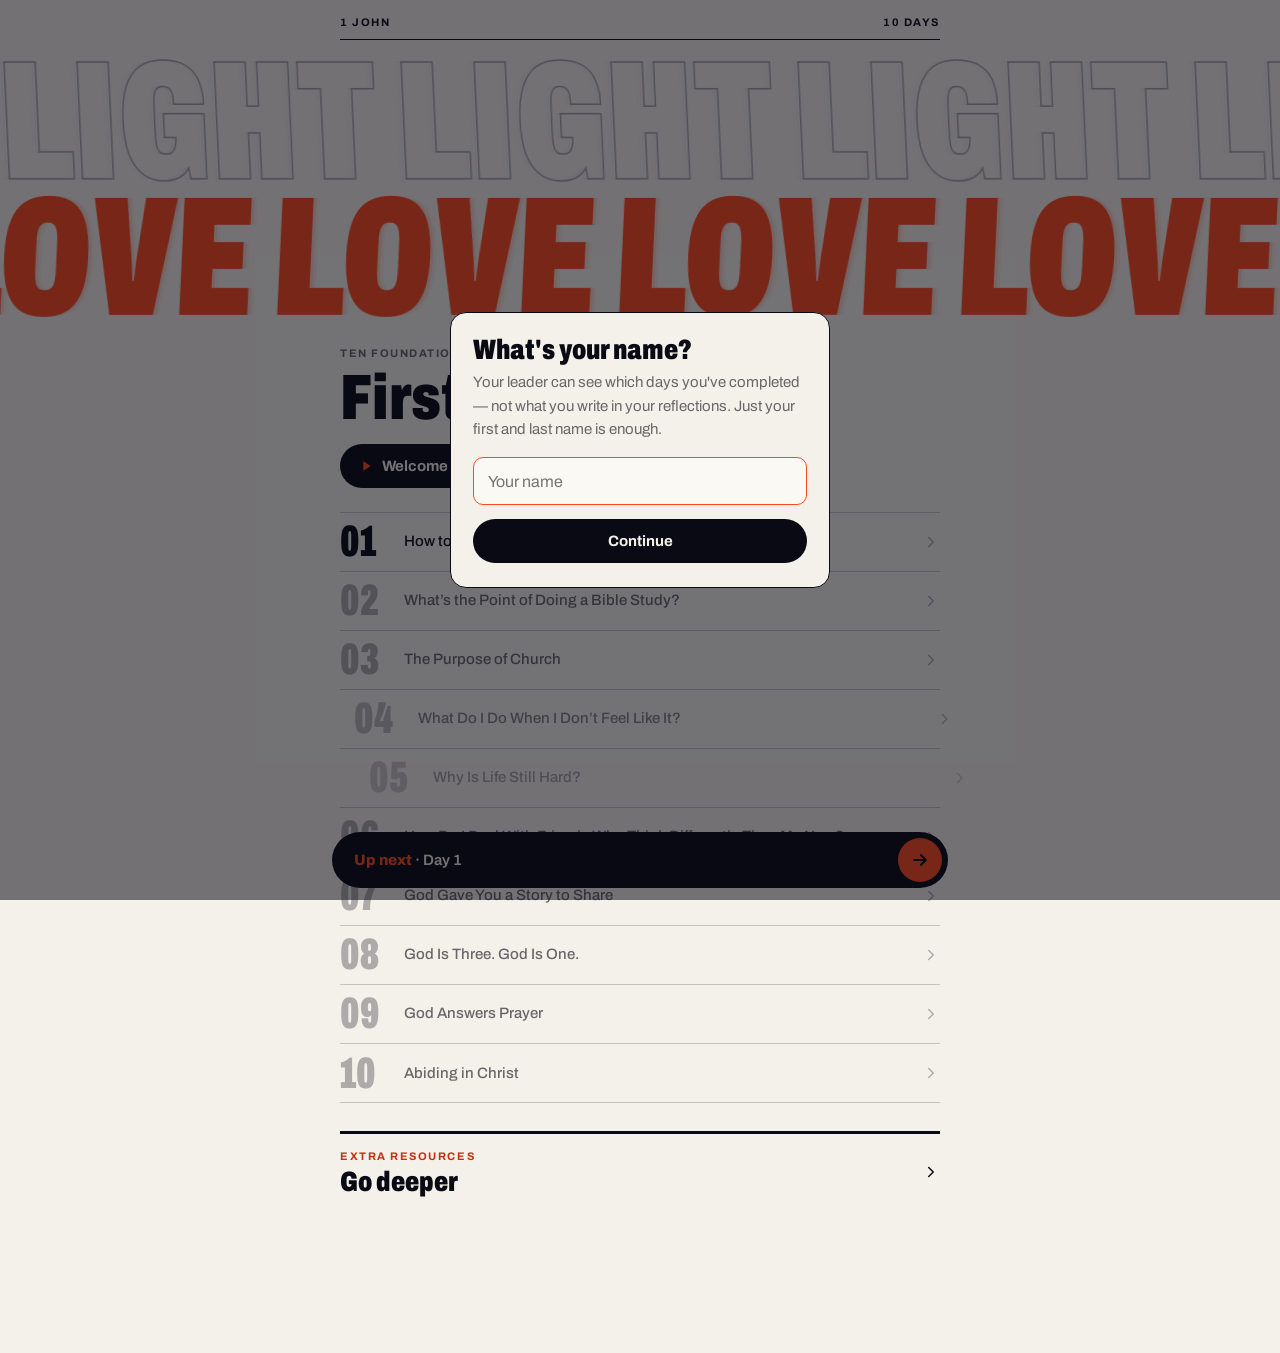
==== commit d98f2e6a: "Merge the written studies from Text-No-Videos into main Brings in Days 1-4 and 6-9 with their effect" ====
--- a/index.html
+++ b/index.html
@@ -8,8 +8,9 @@
 <meta name="theme-color" content="#F4F1EA">
 
 <link rel="manifest" href="manifest.json">
-<link rel="icon" href="icons/icon-192.png">
-<link rel="apple-touch-icon" href="icons/icon-192.png">
+<link rel="icon" href="icons/favicon-32.png" sizes="32x32">
+<link rel="icon" href="icons/icon-192.png" sizes="192x192">
+<link rel="apple-touch-icon" href="icons/apple-touch-icon.png">
 <meta name="apple-mobile-web-app-capable" content="yes">
 <meta name="apple-mobile-web-app-status-bar-style" content="default">
 <meta name="apple-mobile-web-app-title" content="First 10 Days">
--- a/style.css
+++ b/style.css
@@ -611,6 +611,187 @@
   color: var(--ink);
 }
 
+/* ---------- Day complete: the finish line ----------
+   Shown under a completed day. Right after the tap, the two giant rows
+   slam in from opposite sides, the way the home page's rows enter. */
+
+.celebrate { margin-top: 26px; }
+
+.celebrate-rows {
+  font-size: clamp(84px, 26vw, 160px);
+  /* Line the words up with the page's own edges, not the screen's. */
+  padding: 0 max(var(--gutter), calc((100vw - var(--max-width)) / 2 + var(--gutter)));
+}
+
+.celebrate-row { white-space: nowrap; }
+
+.celebrate-row + .celebrate-row { margin-top: -0.1em; }
+
+/* The smear, like the word rows up top: two faint copies trail each word
+   while it slides in, then fade away as it settles. Hidden at rest. */
+.celebrate-word {
+  position: relative;
+  display: inline-block;
+}
+
+.celebrate-ghost {
+  position: absolute;
+  left: 0;
+  top: 0;
+  opacity: 0;
+}
+
+.celebrate-row--outline {
+  color: transparent;
+  -webkit-text-stroke: 2px var(--ink);
+}
+
+.celebrate-row--solid {
+  color: var(--vermilion);
+  text-align: right;
+}
+
+.celebrate-count {
+  margin: 14px 0 0;
+  font-size: 20px;
+  font-stretch: 75%;
+  font-weight: 900;
+}
+
+/* All ten days in a row: the done ones filled vermilion. */
+.celebrate-track {
+  display: grid;
+  grid-template-columns: repeat(10, 1fr);
+  gap: 4px;
+  margin: 12px 0 0;
+  padding: 0;
+  list-style: none;
+  color: var(--ink-60);
+  font-size: 11px;
+  font-weight: 700;
+  font-variant-numeric: tabular-nums;
+}
+
+.celebrate-track li::after {
+  content: '';
+  display: block;
+  height: 8px;
+  margin-top: 4px;
+  background: var(--rule);
+  transform-origin: left;
+}
+
+.celebrate-track li.is-done { color: var(--ink); }
+
+.celebrate-track li.is-done::after { background: var(--vermilion); }
+
+.celebrate-next {
+  display: flex;
+  align-items: center;
+  justify-content: space-between;
+  gap: 12px;
+  min-height: 64px;
+  margin-top: 22px;
+  padding: 10px 8px 10px 22px;
+  border-radius: 32px;
+  background: var(--ink);
+  color: var(--paper);
+  font-size: 15px;
+  font-weight: 600;
+  text-decoration: none;
+}
+
+.celebrate-next-topic {
+  display: block;
+  margin-top: 2px;
+  font-size: 19px;
+  font-stretch: 75%;
+  font-weight: 900;
+  line-height: 1.1;
+}
+
+.motion-on .celebrate--play .celebrate-row--outline {
+  animation: celebrate-in-left .7s var(--ease-out) .08s both;
+}
+
+.motion-on .celebrate--play .celebrate-row--outline .celebrate-word {
+  animation: celebrate-tilt-left .9s cubic-bezier(.45, 0, .25, 1) .08s both;
+}
+
+.motion-on .celebrate--play .celebrate-row--solid {
+  animation: celebrate-in-right .7s var(--ease-out) .2s both;
+}
+
+.motion-on .celebrate--play .celebrate-row--solid .celebrate-word {
+  animation: celebrate-tilt-right .9s cubic-bezier(.45, 0, .25, 1) .2s both;
+}
+
+.motion-on .celebrate--play .celebrate-ghost {
+  animation: .8s linear both;
+}
+
+/* --dir points back the way each word came from, so the copies trail it. */
+.motion-on .celebrate--play .celebrate-row--outline .celebrate-ghost { --dir: -1; animation-delay: .08s; }
+.motion-on .celebrate--play .celebrate-row--solid .celebrate-ghost { --dir: 1; animation-delay: .2s; }
+.motion-on .celebrate--play .celebrate-ghost--1 { animation-name: celebrate-smear-1; }
+.motion-on .celebrate--play .celebrate-ghost--2 { animation-name: celebrate-smear-2; }
+
+.motion-on .celebrate--play .celebrate-count,
+.motion-on .celebrate--play .celebrate-next {
+  animation: celebrate-rise .45s var(--ease-out) .5s both;
+}
+
+.motion-on .celebrate--play .is-today::after {
+  animation: celebrate-fill .5s var(--ease-out) .6s both;
+}
+
+/* Reduce Motion: no sliding, just a quick fade so the moment still lands. */
+html:not(.motion-on) .celebrate--play {
+  animation: celebrate-fade .2s ease-out both;
+}
+
+@keyframes celebrate-in-left {
+  from { transform: translateX(-100%); }
+}
+
+@keyframes celebrate-in-right {
+  from { transform: translateX(100%); }
+}
+
+/* The tilt runs on the word itself, slower and gentler than the slide, so
+   the word arrives still leaning and straightens up in one smooth motion. */
+@keyframes celebrate-tilt-left {
+  from { transform: skewX(-12deg); }
+}
+
+@keyframes celebrate-tilt-right {
+  from { transform: skewX(12deg); }
+}
+
+/* The copies hold while the word is crossing the screen, then catch up
+   and fade as it brakes. */
+@keyframes celebrate-smear-1 {
+  0%, 25% { opacity: .35; transform: translateX(calc(var(--dir) * .18em)); }
+  70% { opacity: 0; transform: none; }
+}
+
+@keyframes celebrate-smear-2 {
+  0%, 25% { opacity: .15; transform: translateX(calc(var(--dir) * .36em)); }
+  70% { opacity: 0; transform: none; }
+}
+
+@keyframes celebrate-rise {
+  from { opacity: 0; transform: translateY(12px); }
+}
+
+@keyframes celebrate-fill {
+  from { transform: scaleX(0); }
+}
+
+@keyframes celebrate-fade {
+  from { opacity: 0; }
+}
+
 .day-nav {
   display: flex;
   justify-content: space-between;
@@ -697,18 +878,6 @@
   font-stretch: 75%;
   font-weight: 900;
   line-height: 1;
-}
-
-.sr-only {
-  position: absolute;
-  width: 1px;
-  height: 1px;
-  margin: -1px;
-  padding: 0;
-  overflow: hidden;
-  clip: rect(0 0 0 0);
-  white-space: nowrap;
-  border: 0;
 }
 
 /* ---------- Study effects (the ::: marks in data.js) ----------
@@ -1265,6 +1434,54 @@
   55% { opacity: 1; }
   to { opacity: 1; transform: none; }
 }
+
+/* A soft sign-off at the end of a study: a short rule, the greeting in
+   quiet italic, then the line itself a little larger. Both fade up gently. */
+.fx-closing {
+  position: relative;
+  margin: 34px 0 8px;
+  padding-top: 18px;
+}
+
+.fx-closing::before {
+  content: '';
+  position: absolute;
+  top: 0;
+  left: 0;
+  width: 44px;
+  height: 3px;
+  border-radius: 2px;
+  background: var(--vermilion);
+}
+
+.study .fx-closing p {
+  margin: 0;
+  color: var(--ink);
+  font-size: 24px;
+  font-weight: 600;
+  line-height: 1.35;
+}
+
+.study .fx-closing p:first-child:not(:last-child) {
+  margin-bottom: 2px;
+  color: var(--ink-60);
+  font-size: 19px;
+  font-style: italic;
+  font-weight: 500;
+}
+
+.motion-on .fx-closing p {
+  opacity: 0;
+  transform: translateY(10px);
+}
+
+.motion-on .fx-closing.is-revealed p {
+  opacity: 1;
+  transform: none;
+  transition: opacity 1000ms var(--ease-out), transform 1000ms var(--ease-out);
+}
+
+.motion-on .fx-closing.is-revealed p:nth-child(2) { transition-delay: 500ms; }
 
 /* Church vocab: a word you can tap for its meaning. */
 .vocab {
@@ -1740,6 +1957,19 @@
 
 .hidden { display: none !important; }
 
+/* Read aloud by screen readers, never shown. */
+.sr-only {
+  position: absolute;
+  width: 1px;
+  height: 1px;
+  margin: -1px;
+  padding: 0;
+  overflow: hidden;
+  clip: rect(0 0 0 0);
+  white-space: nowrap;
+  border: 0;
+}
+
 .install-banner:not(.show) { display: none; }
 
 .save-status {
